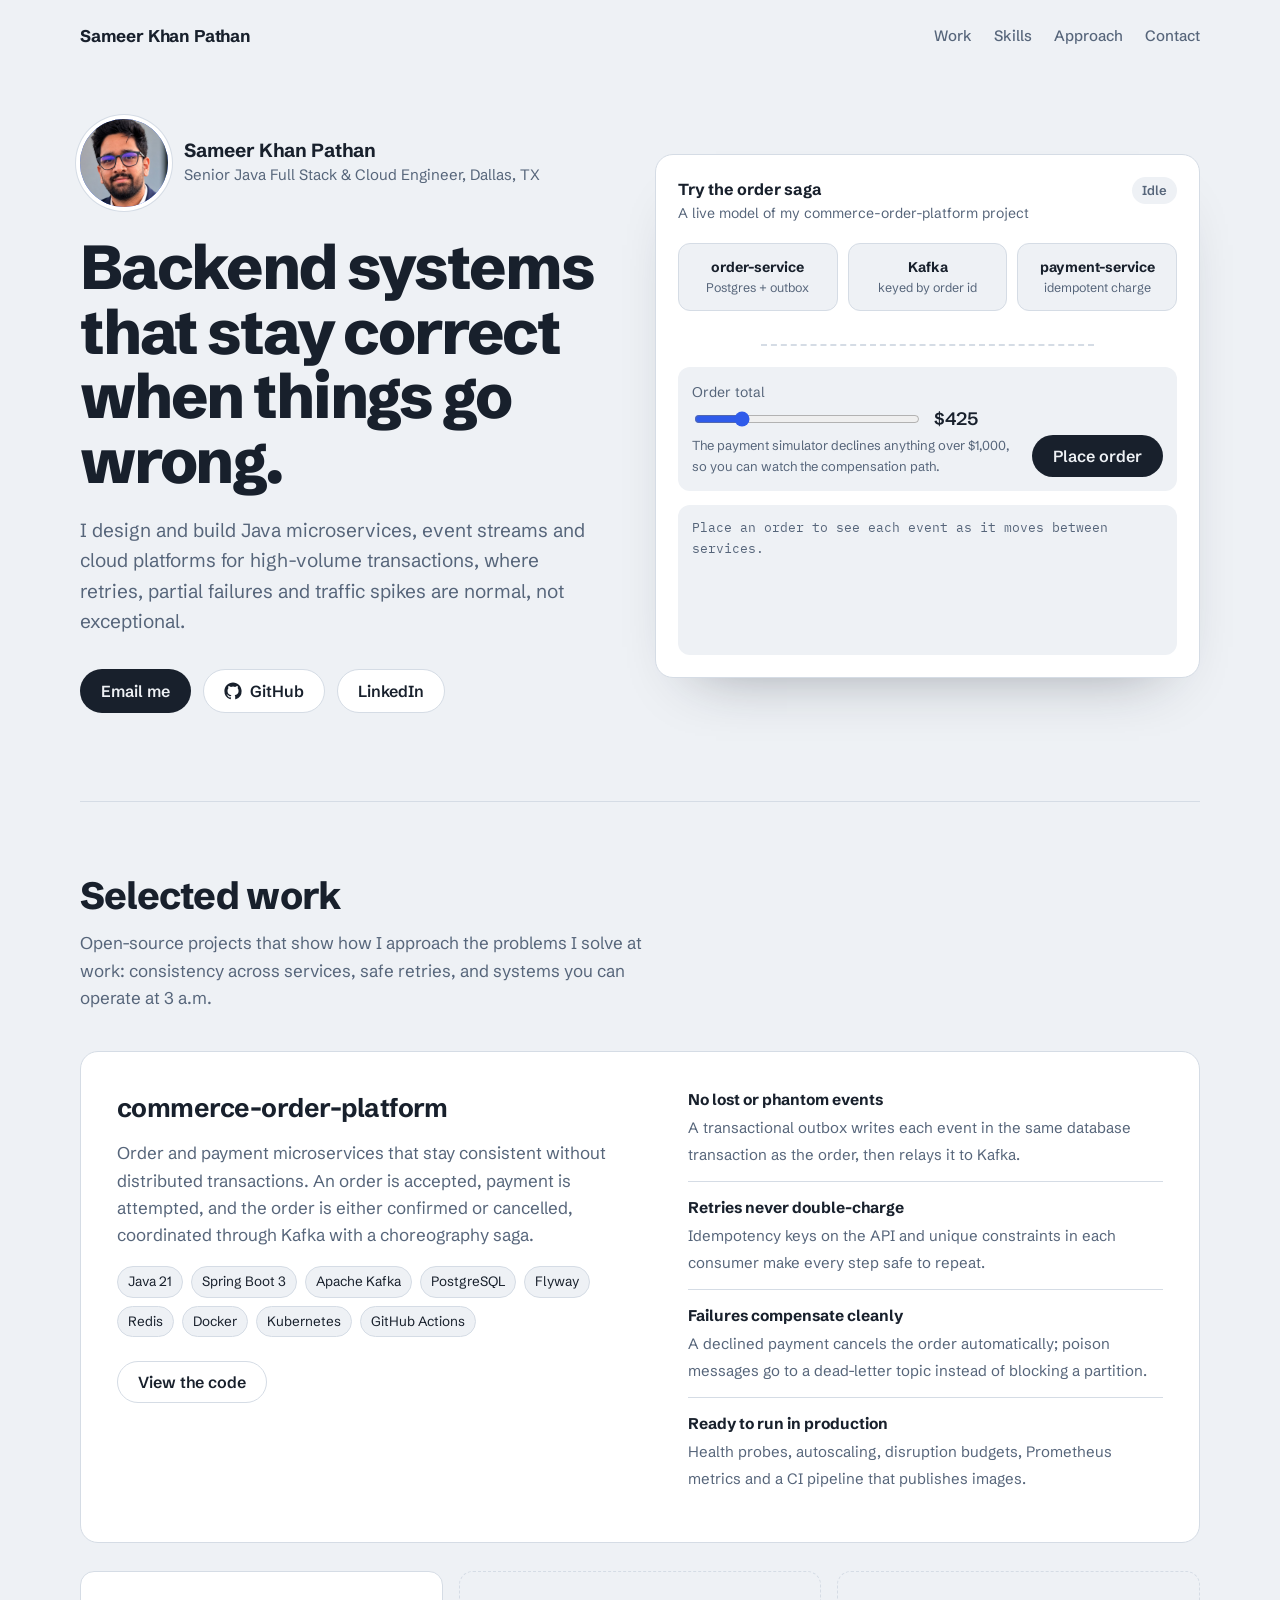
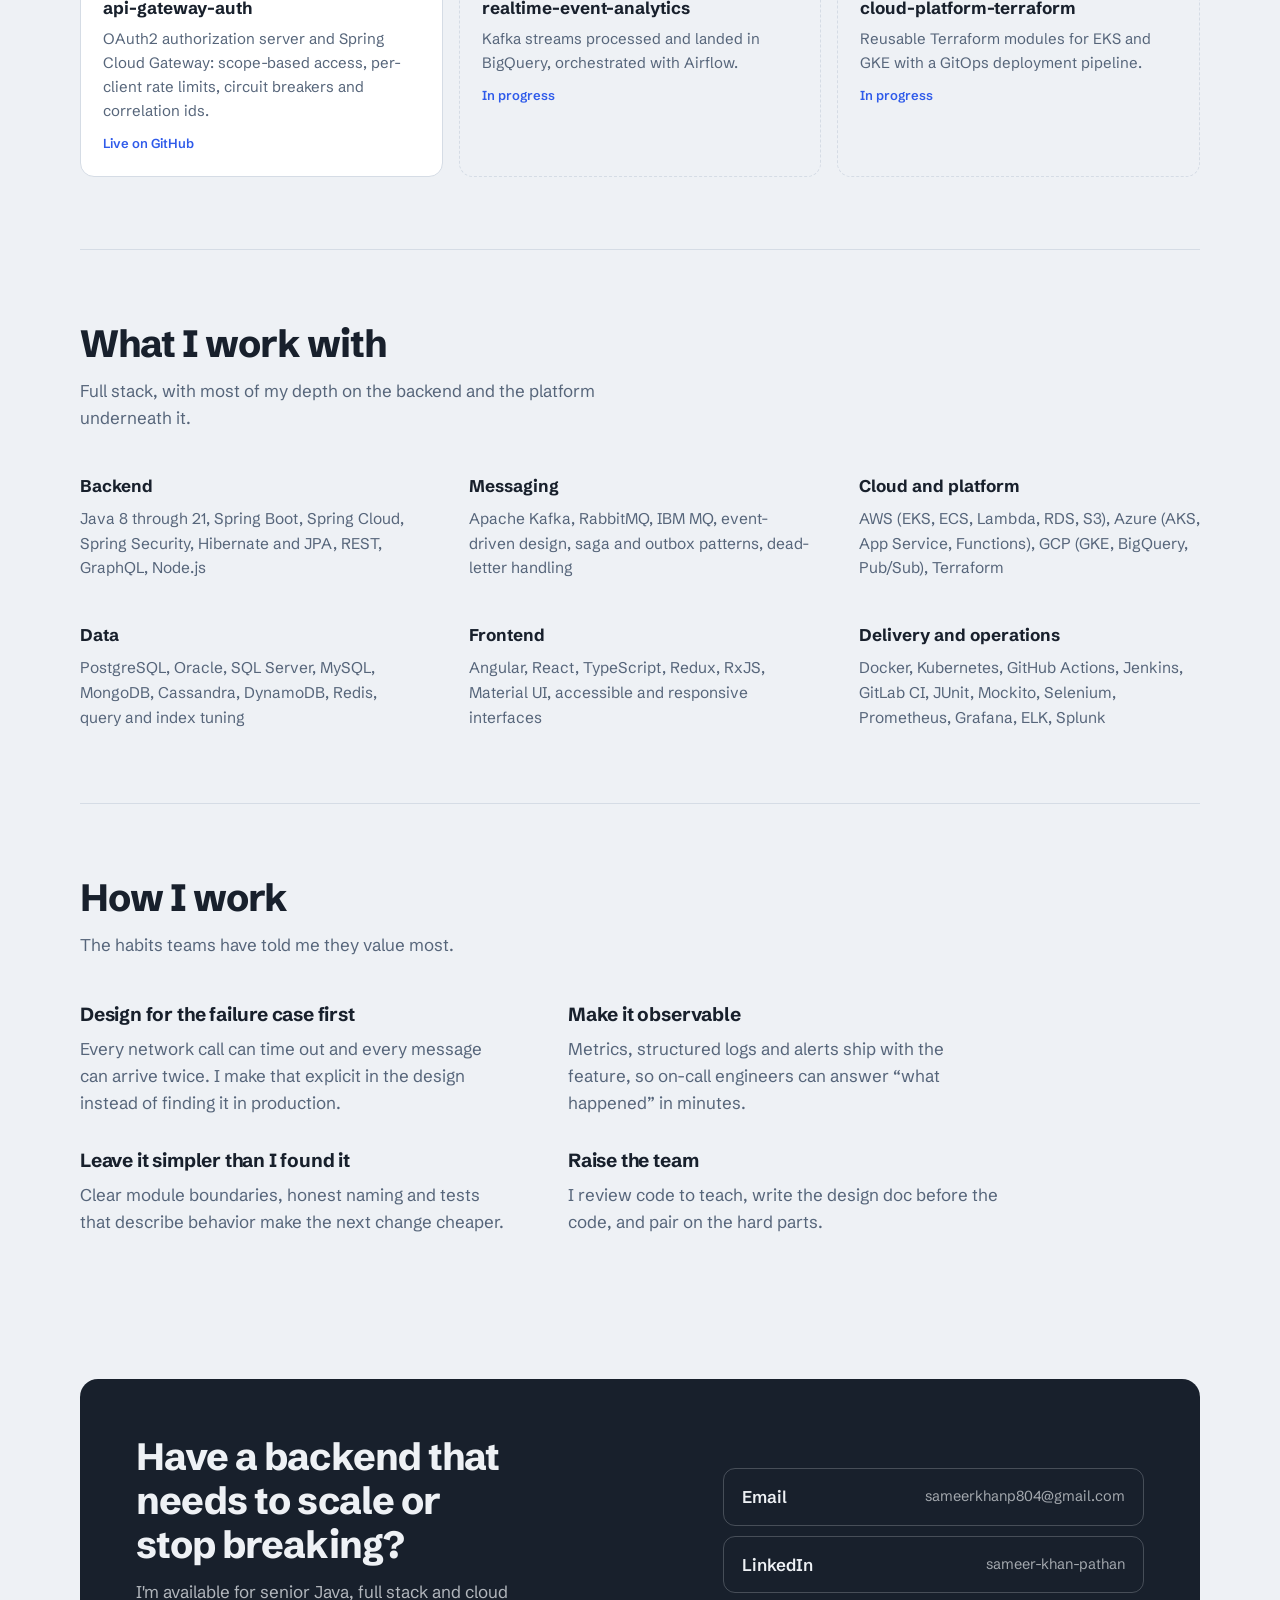
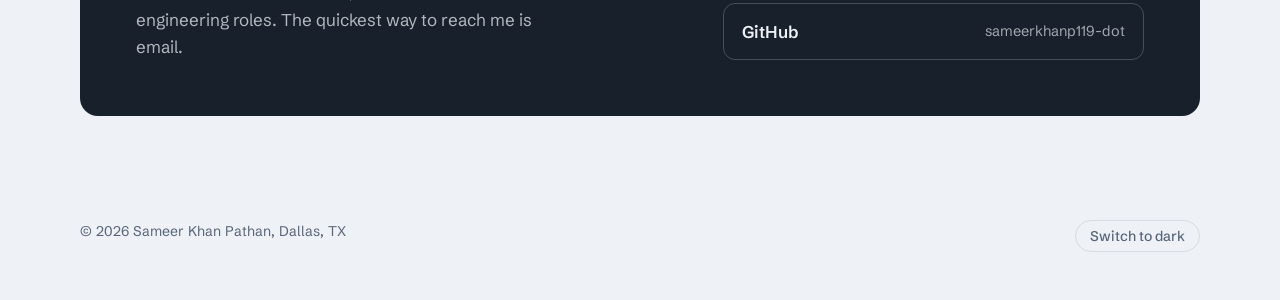
==== index.html @ 512936df "Link api-gateway-auth project" ====
<!doctype html>
<html lang="en">
<head>
<meta charset="utf-8">
<meta name="viewport" content="width=device-width, initial-scale=1">
<title>Sameer Khan Pathan</title>
<meta name="description" content="Sameer Khan Pathan, senior Java full stack and cloud engineer in Dallas, TX. Event-driven microservices, Kafka, Spring Boot, AWS, GCP and Kubernetes.">
<meta property="og:title" content="Sameer Khan Pathan, Senior Java Full Stack & Cloud Engineer">
<meta property="og:description" content="Backend systems that stay correct when retries, failures and traffic pile up.">
<meta property="og:url" content="https://sameerkhanpathan.com">
<link rel="icon" href="data:image/svg+xml,<svg xmlns='http://www.w3.org/2000/svg' viewBox='0 0 64 64'><rect width='64' height='64' rx='14' fill='%232F5BEA'/><text x='32' y='42' font-family='Arial' font-weight='700' font-size='26' fill='white' text-anchor='middle'>SK</text></svg>">
<link rel="preconnect" href="https://fonts.googleapis.com">
<link rel="preconnect" href="https://fonts.gstatic.com" crossorigin>
<link href="https://fonts.googleapis.com/css2?family=Schibsted+Grotesk:wght@400;500;600;700;800&family=IBM+Plex+Mono:wght@400;500&display=swap" rel="stylesheet">
<style>
:root {
  --paper: #EEF1F5;
  --surface: #FFFFFF;
  --ink: #18202C;
  --steel: #56657A;
  --line: #D5DCE5;
  --signal: #2F5BEA;
  --signal-soft: #E1E8FD;
  --ok: #17845A;
  --ok-soft: #DDF3EA;
  --fail: #C23E2B;
  --fail-soft: #FBE3DF;
  --wait: #B7791F;
  --sans: "Schibsted Grotesk", system-ui, -apple-system, "Segoe UI", sans-serif;
  --mono: "IBM Plex Mono", ui-monospace, Menlo, Consolas, monospace;
  --radius-lg: 18px;
  --radius-sm: 8px;
}
@media (prefers-color-scheme: dark) {
  :root:not([data-theme="light"]) {
    --paper: #121821;
    --surface: #1A222D;
    --ink: #E8EDF4;
    --steel: #9AA8BA;
    --line: #2C3746;
    --signal: #7C9BFF;
    --signal-soft: #22305A;
    --ok: #4CC891;
    --ok-soft: #173A2D;
    --fail: #FF8A75;
    --fail-soft: #44221D;
    --wait: #E6AE4E;
  }
}
:root[data-theme="dark"] {
  --paper: #121821; --surface: #1A222D; --ink: #E8EDF4; --steel: #9AA8BA; --line: #2C3746;
  --signal: #7C9BFF; --signal-soft: #22305A; --ok: #4CC891; --ok-soft: #173A2D;
  --fail: #FF8A75; --fail-soft: #44221D; --wait: #E6AE4E;
}

* { box-sizing: border-box; }
html { scroll-behavior: smooth; }
@media (prefers-reduced-motion: reduce) { html { scroll-behavior: auto; } }
body {
  margin: 0;
  background: var(--paper);
  color: var(--ink);
  font-family: var(--sans);
  font-size: 17px;
  line-height: 1.6;
  -webkit-font-smoothing: antialiased;
}
a { color: var(--signal); text-underline-offset: 3px; }
a:focus-visible, button:focus-visible, input:focus-visible {
  outline: 3px solid var(--signal);
  outline-offset: 3px;
  border-radius: 6px;
}
.wrap { width: min(1120px, 100% - 32px); margin-inline: auto; }

/* Header */
.top {
  display: flex; align-items: center; justify-content: space-between;
  padding: 22px 0;
}
.brand { font-weight: 700; color: var(--ink); text-decoration: none; letter-spacing: -0.01em; }
.top nav { display: flex; gap: 22px; }
.top nav a { color: var(--steel); text-decoration: none; font-weight: 500; font-size: 15px; }
.top nav a:hover { color: var(--ink); }

/* Hero */
.hero {
  display: grid;
  grid-template-columns: minmax(0, 1fr) minmax(0, 1.05fr);
  gap: 56px;
  align-items: center;
  padding: 48px 0 88px;
}
.who { display: flex; align-items: center; gap: 16px; margin-bottom: 28px; }
.avatar {
  width: 88px; height: 88px; border-radius: 50%;
  background: var(--signal); color: var(--surface);
  display: grid; place-items: center;
  font-weight: 700; font-size: 24px; letter-spacing: 0.02em;
  overflow: hidden; flex: none;
  box-shadow: 0 0 0 4px var(--surface), 0 0 0 5px var(--line);
}
.avatar { position: relative; }
.avatar img { position: absolute; inset: 0; width: 100%; height: 100%; object-fit: cover; display: block; }
.who-name { font-weight: 700; font-size: 19px; line-height: 1.25; }
.who-role { color: var(--steel); font-size: 15px; }
h1 {
  font-size: clamp(38px, 5.2vw, 62px);
  line-height: 1.04;
  letter-spacing: -0.035em;
  font-weight: 800;
  margin: 0 0 22px;
  max-width: 14ch;
}
.lede { color: var(--steel); font-size: 19px; max-width: 46ch; margin: 0 0 32px; }
.actions { display: flex; flex-wrap: wrap; gap: 12px; }
.btn {
  display: inline-flex; align-items: center; gap: 8px;
  padding: 12px 20px; border-radius: 999px;
  font: 600 16px/1 var(--sans); text-decoration: none; cursor: pointer;
  border: 1.5px solid transparent;
}
.btn-primary { background: var(--ink); color: var(--paper); }
.btn-primary:hover { background: var(--signal); color: var(--surface); }
.btn-ghost { border-color: var(--line); color: var(--ink); background: var(--surface); }
.btn-ghost:hover { border-color: var(--ink); }
.btn svg { width: 18px; height: 18px; }

/* Saga demo */
.demo {
  background: var(--surface);
  border: 1px solid var(--line);
  border-radius: var(--radius-lg);
  padding: 22px;
  box-shadow: 0 30px 60px -40px rgba(24, 32, 44, 0.45);
}
.demo-head { display: flex; justify-content: space-between; align-items: baseline; gap: 12px; margin-bottom: 18px; }
.demo-title { font-weight: 700; font-size: 16px; }
.demo-sub { color: var(--steel); font-size: 14px; }
.lanes {
  position: relative;
  display: grid; grid-template-columns: 1fr 1fr 1fr; gap: 10px;
  margin-bottom: 16px;
}
.node {
  border: 1.5px solid var(--line); border-radius: 12px;
  padding: 12px 10px; text-align: center; background: var(--paper);
  transition: border-color .25s, background .25s;
  min-width: 0;
}
.node b { display: block; font-size: 14px; }
.node span { display: block; color: var(--steel); font-size: 12.5px; }
.node.active { border-color: var(--signal); background: var(--signal-soft); }
.wire {
  position: relative; height: 34px; margin: 0 0 6px;
}
.wire::before {
  content: ""; position: absolute; left: 16.6%; right: 16.6%; top: 50%;
  border-top: 2px dashed var(--line);
}
.packet {
  position: absolute; top: 50%; left: 16.6%;
  transform: translate(-50%, -50%);
  padding: 4px 10px; border-radius: 999px;
  font: 500 12px/1.3 var(--mono);
  background: var(--signal); color: var(--surface);
  white-space: nowrap; opacity: 0;
  transition: left .9s cubic-bezier(.5,0,.2,1), opacity .2s, background .2s;
}
.controls {
  display: grid; grid-template-columns: minmax(0, 1fr) auto; gap: 14px; align-items: end;
  padding: 14px; border-radius: 12px; background: var(--paper);
  margin-bottom: 14px;
}
.controls label { font-size: 14px; color: var(--steel); display: block; margin-bottom: 6px; }
.amount-row { display: flex; align-items: center; gap: 12px; }
.amount-row output { font: 600 18px/1 var(--sans); min-width: 84px; font-variant-numeric: tabular-nums; }
input[type="range"] { width: 100%; accent-color: var(--signal); }
.hint { font-size: 13px; color: var(--steel); margin-top: 6px; }
.run { white-space: nowrap; }
.run:disabled { opacity: .55; cursor: wait; }
.log {
  font: 400 12.5px/1.65 var(--mono);
  background: var(--paper); border-radius: 12px; padding: 12px 14px;
  min-height: 150px; max-height: 190px; overflow: auto;
  color: var(--steel);
}
.log div { white-space: pre-wrap; word-break: break-word; }
.log .t-ok { color: var(--ok); }
.log .t-fail { color: var(--fail); }
.log .t-wait { color: var(--wait); }
.log .t-ink { color: var(--ink); }
.status {
  display: inline-block; padding: 3px 10px; border-radius: 999px;
  font-size: 13px; font-weight: 600; background: var(--paper); color: var(--steel);
}
.status.ok { background: var(--ok-soft); color: var(--ok); }
.status.fail { background: var(--fail-soft); color: var(--fail); }
.status.wait { background: var(--signal-soft); color: var(--signal); }

/* Sections */
section { padding: 72px 0; border-top: 1px solid var(--line); }
h2 { font-size: clamp(28px, 3.4vw, 38px); letter-spacing: -0.025em; line-height: 1.15; margin: 0 0 12px; font-weight: 750; }
.section-intro { color: var(--steel); max-width: 60ch; margin: 0 0 40px; }

/* Featured project */
.project {
  display: grid; grid-template-columns: minmax(0, 1.1fr) minmax(0, 1fr); gap: 48px;
  background: var(--surface); border: 1px solid var(--line); border-radius: var(--radius-lg);
  padding: 36px;
}
.project h3 { font-size: 26px; letter-spacing: -0.02em; margin: 0 0 10px; }
.project p { margin: 0 0 18px; color: var(--steel); }
.stack { display: flex; flex-wrap: wrap; gap: 8px; margin: 0 0 24px; padding: 0; list-style: none; }
.stack li { font-size: 13.5px; padding: 4px 10px; border-radius: 999px; background: var(--paper); color: var(--ink); border: 1px solid var(--line); }
.decisions { margin: 0; padding: 0; list-style: none; }
.decisions li { padding: 14px 0; border-bottom: 1px solid var(--line); }
.decisions li:first-child { padding-top: 0; }
.decisions li:last-child { border-bottom: 0; }
.decisions b { display: block; font-size: 15.5px; }
.decisions span { color: var(--steel); font-size: 15px; }

.upcoming { margin-top: 28px; display: grid; grid-template-columns: repeat(3, minmax(0, 1fr)); gap: 16px; }
.upcoming article {
  padding: 22px; border-radius: 14px; border: 1.5px dashed var(--line);
}
.upcoming h4 { margin: 0 0 6px; font-size: 17px; }
.upcoming p { margin: 0; color: var(--steel); font-size: 15px; }
.upcoming article.live { border-style: solid; background: var(--surface); }
.upcoming h4 a { color: var(--ink); text-decoration: none; }
.upcoming h4 a:hover { color: var(--signal); text-decoration: underline; }
.upcoming .soon { font-size: 13px; color: var(--signal); font-weight: 600; margin-top: 10px; display: block; }

/* Skills */
.skills { display: grid; grid-template-columns: repeat(3, minmax(0, 1fr)); gap: 40px 48px; }
.skills h3 { font-size: 17px; margin: 0 0 8px; }
.skills p { margin: 0; color: var(--steel); font-size: 15.5px; }

/* Approach */
.approach { display: grid; grid-template-columns: repeat(2, minmax(0, 1fr)); gap: 28px 56px; max-width: 920px; }
.approach h3 { font-size: 19px; margin: 0 0 6px; letter-spacing: -0.01em; }
.approach p { margin: 0; color: var(--steel); }

/* Contact */
.contact {
  background: var(--ink); color: var(--paper);
  border-radius: var(--radius-lg); padding: 56px;
  display: grid; grid-template-columns: minmax(0, 1.3fr) minmax(0, 1fr); gap: 40px; align-items: end;
}
.contact h2 { color: var(--paper); max-width: 16ch; }
.contact p { color: color-mix(in srgb, var(--paper) 72%, transparent); margin: 0; max-width: 44ch; }
.contact-links { display: grid; gap: 10px; }
.contact-links a {
  display: flex; justify-content: space-between; align-items: center; gap: 12px;
  padding: 14px 18px; border-radius: 12px;
  color: var(--paper); text-decoration: none; font-weight: 600;
  border: 1px solid color-mix(in srgb, var(--paper) 22%, transparent);
  min-width: 0;
}
.contact-links a span { color: color-mix(in srgb, var(--paper) 65%, transparent); font-weight: 400; font-size: 14.5px; overflow: hidden; text-overflow: ellipsis; white-space: nowrap; }
.contact-links a:hover { background: color-mix(in srgb, var(--paper) 10%, transparent); }
.contact-links a:focus-visible { outline-color: var(--paper); }
footer { padding: 32px 0 48px; color: var(--steel); font-size: 14px; display: flex; justify-content: space-between; gap: 16px; flex-wrap: wrap; }
.theme-toggle { background: none; border: 1px solid var(--line); color: var(--steel); border-radius: 999px; padding: 6px 14px; font: 500 14px var(--sans); cursor: pointer; }

/* Responsive */
@media (max-width: 960px) {
  .hero { grid-template-columns: 1fr; gap: 40px; padding-top: 24px; }
  .project { grid-template-columns: 1fr; padding: 26px; gap: 28px; }
  .skills { grid-template-columns: repeat(2, minmax(0, 1fr)); }
  .upcoming { grid-template-columns: 1fr; }
  .contact { grid-template-columns: 1fr; padding: 36px 26px; }
}
@media (max-width: 600px) {
  body { font-size: 16px; }
  .top nav { gap: 14px; }
  .top nav a:nth-child(3) { display: none; }
  .skills, .approach { grid-template-columns: 1fr; gap: 24px; }
  section { padding: 56px 0; }
  .demo { padding: 16px; }
  .controls { grid-template-columns: 1fr; }
  .node b { font-size: 13px; }
  .node span { font-size: 11.5px; }
  .packet { font-size: 11px; padding: 3px 8px; }
}
@media (prefers-reduced-motion: reduce) {
  .packet, .node { transition: none; }
}
</style>
</head>
<body>
<div class="wrap">
  <header class="top">
    <a class="brand" href="#">Sameer Khan Pathan</a>
    <nav aria-label="Main">
      <a href="#work">Work</a>
      <a href="#skills">Skills</a>
      <a href="#approach">Approach</a>
      <a href="#contact">Contact</a>
    </nav>
  </header>

  <main>
    <div class="hero">
      <div>
        <div class="who">
          <div class="avatar" aria-hidden="true">
            <img src="photo.jpg" alt="" onerror="this.remove()">
            SK
          </div>
          <div>
            <div class="who-name">Sameer Khan Pathan</div>
            <div class="who-role">Senior Java Full Stack &amp; Cloud Engineer, Dallas, TX</div>
          </div>
        </div>
        <h1>Backend systems that stay correct when things go wrong.</h1>
        <p class="lede">I design and build Java microservices, event streams and cloud platforms for high-volume transactions, where retries, partial failures and traffic spikes are normal, not exceptional.</p>
        <div class="actions">
          <a class="btn btn-primary" href="mailto:sameerkhanp804@gmail.com">Email me</a>
          <a class="btn btn-ghost" href="https://github.com/sameerkhanp119-dot" target="_blank" rel="noopener">
            <svg viewBox="0 0 24 24" fill="currentColor" aria-hidden="true"><path d="M12 .5C5.65.5.5 5.65.5 12a11.5 11.5 0 0 0 7.86 10.92c.58.1.79-.25.79-.56v-2c-3.2.7-3.87-1.37-3.87-1.37-.53-1.33-1.28-1.69-1.28-1.69-1.05-.72.08-.7.08-.7 1.16.08 1.77 1.19 1.77 1.19 1.03 1.77 2.7 1.26 3.36.96.1-.75.4-1.26.73-1.55-2.55-.29-5.24-1.28-5.24-5.69 0-1.26.45-2.29 1.19-3.1-.12-.29-.52-1.46.11-3.05 0 0 .97-.31 3.17 1.18a11 11 0 0 1 5.77 0c2.2-1.49 3.17-1.18 3.17-1.18.63 1.59.23 2.76.11 3.05.74.81 1.19 1.84 1.19 3.1 0 4.42-2.7 5.4-5.26 5.68.41.36.78 1.06.78 2.14v3.17c0 .31.21.67.8.56A11.5 11.5 0 0 0 23.5 12C23.5 5.65 18.35.5 12 .5Z"/></svg>
            GitHub
          </a>
          <a class="btn btn-ghost" href="https://www.linkedin.com/in/sameer-khan-pathan-2597b2362" target="_blank" rel="noopener">LinkedIn</a>
        </div>
      </div>

      <div class="demo" aria-labelledby="demo-title">
        <div class="demo-head">
          <div>
            <div class="demo-title" id="demo-title">Try the order saga</div>
            <div class="demo-sub">A live model of my commerce-order-platform project</div>
          </div>
          <span class="status" id="status" role="status">Idle</span>
        </div>
        <div class="lanes" aria-hidden="true">
          <div class="node" id="n-order"><b>order-service</b><span>Postgres + outbox</span></div>
          <div class="node" id="n-kafka"><b>Kafka</b><span>keyed by order id</span></div>
          <div class="node" id="n-pay"><b>payment-service</b><span>idempotent charge</span></div>
        </div>
        <div class="wire" aria-hidden="true"><div class="packet" id="packet">OrderCreated</div></div>
        <div class="controls">
          <div>
            <label for="amount">Order total</label>
            <div class="amount-row">
              <input type="range" id="amount" min="50" max="2000" step="25" value="425">
              <output id="amount-out" for="amount">$425</output>
            </div>
            <div class="hint">The payment simulator declines anything over $1,000, so you can watch the compensation path.</div>
          </div>
          <button class="btn btn-primary run" id="run" type="button">Place order</button>
        </div>
        <div class="log" id="log" aria-live="polite"><div>Place an order to see each event as it moves between services.</div></div>
      </div>
    </div>

    <section id="work">
      <h2>Selected work</h2>
      <p class="section-intro">Open-source projects that show how I approach the problems I solve at work: consistency across services, safe retries, and systems you can operate at 3 a.m.</p>

      <div class="project">
        <div>
          <h3>commerce-order-platform</h3>
          <p>Order and payment microservices that stay consistent without distributed transactions. An order is accepted, payment is attempted, and the order is either confirmed or cancelled, coordinated through Kafka with a choreography saga.</p>
          <ul class="stack" aria-label="Technologies">
            <li>Java 21</li><li>Spring Boot 3</li><li>Apache Kafka</li><li>PostgreSQL</li><li>Flyway</li><li>Redis</li><li>Docker</li><li>Kubernetes</li><li>GitHub Actions</li>
          </ul>
          <div class="actions">
            <a class="btn btn-ghost" href="https://github.com/sameerkhanp119-dot/commerce-order-platform" target="_blank" rel="noopener">View the code</a>
          </div>
        </div>
        <ul class="decisions">
          <li><b>No lost or phantom events</b><span>A transactional outbox writes each event in the same database transaction as the order, then relays it to Kafka.</span></li>
          <li><b>Retries never double-charge</b><span>Idempotency keys on the API and unique constraints in each consumer make every step safe to repeat.</span></li>
          <li><b>Failures compensate cleanly</b><span>A declined payment cancels the order automatically; poison messages go to a dead-letter topic instead of blocking a partition.</span></li>
          <li><b>Ready to run in production</b><span>Health probes, autoscaling, disruption budgets, Prometheus metrics and a CI pipeline that publishes images.</span></li>
        </ul>
      </div>

      <div class="upcoming">
        <article class="live">
          <h4><a href="https://github.com/sameerkhanp119-dot/api-gateway-auth" target="_blank" rel="noopener">api-gateway-auth</a></h4>
          <p>OAuth2 authorization server and Spring Cloud Gateway: scope-based access, per-client rate limits, circuit breakers and correlation ids.</p>
          <span class="soon">Live on GitHub</span>
        </article>
        <article>
          <h4>realtime-event-analytics</h4>
          <p>Kafka streams processed and landed in BigQuery, orchestrated with Airflow.</p>
          <span class="soon">In progress</span>
        </article>
        <article>
          <h4>cloud-platform-terraform</h4>
          <p>Reusable Terraform modules for EKS and GKE with a GitOps deployment pipeline.</p>
          <span class="soon">In progress</span>
        </article>
      </div>
    </section>

    <section id="skills">
      <h2>What I work with</h2>
      <p class="section-intro">Full stack, with most of my depth on the backend and the platform underneath it.</p>
      <div class="skills">
        <div><h3>Backend</h3><p>Java 8 through 21, Spring Boot, Spring Cloud, Spring Security, Hibernate and JPA, REST, GraphQL, Node.js</p></div>
        <div><h3>Messaging</h3><p>Apache Kafka, RabbitMQ, IBM MQ, event-driven design, saga and outbox patterns, dead-letter handling</p></div>
        <div><h3>Cloud and platform</h3><p>AWS (EKS, ECS, Lambda, RDS, S3), Azure (AKS, App Service, Functions), GCP (GKE, BigQuery, Pub/Sub), Terraform</p></div>
        <div><h3>Data</h3><p>PostgreSQL, Oracle, SQL Server, MySQL, MongoDB, Cassandra, DynamoDB, Redis, query and index tuning</p></div>
        <div><h3>Frontend</h3><p>Angular, React, TypeScript, Redux, RxJS, Material UI, accessible and responsive interfaces</p></div>
        <div><h3>Delivery and operations</h3><p>Docker, Kubernetes, GitHub Actions, Jenkins, GitLab CI, JUnit, Mockito, Selenium, Prometheus, Grafana, ELK, Splunk</p></div>
      </div>
    </section>

    <section id="approach">
      <h2>How I work</h2>
      <p class="section-intro">The habits teams have told me they value most.</p>
      <div class="approach">
        <div><h3>Design for the failure case first</h3><p>Every network call can time out and every message can arrive twice. I make that explicit in the design instead of finding it in production.</p></div>
        <div><h3>Make it observable</h3><p>Metrics, structured logs and alerts ship with the feature, so on-call engineers can answer “what happened” in minutes.</p></div>
        <div><h3>Leave it simpler than I found it</h3><p>Clear module boundaries, honest naming and tests that describe behavior make the next change cheaper.</p></div>
        <div><h3>Raise the team</h3><p>I review code to teach, write the design doc before the code, and pair on the hard parts.</p></div>
      </div>
    </section>

    <section id="contact" style="border-top:0">
      <div class="contact">
        <div>
          <h2>Have a backend that needs to scale or stop breaking?</h2>
          <p>I'm available for senior Java, full stack and cloud engineering roles. The quickest way to reach me is email.</p>
        </div>
        <div class="contact-links">
          <a href="mailto:sameerkhanp804@gmail.com">Email <span>sameerkhanp804@gmail.com</span></a>
          <a href="https://www.linkedin.com/in/sameer-khan-pathan-2597b2362" target="_blank" rel="noopener">LinkedIn <span>sameer-khan-pathan</span></a>
          <a href="https://github.com/sameerkhanp119-dot" target="_blank" rel="noopener">GitHub <span>sameerkhanp119-dot</span></a>
        </div>
      </div>
    </section>
  </main>

  <footer>
    <span>© <span id="year">2026</span> Sameer Khan Pathan, Dallas, TX</span>
    <button class="theme-toggle" id="theme" type="button">Switch to dark</button>
  </footer>
</div>

<script>
(function () {
  var $ = function (id) { return document.getElementById(id); };
  $('year').textContent = new Date().getFullYear();

  // Theme toggle (remembered per browser when storage is available)
  var root = document.documentElement, themeBtn = $('theme');
  function isDark() {
    var t = root.getAttribute('data-theme');
    return t ? t === 'dark' : window.matchMedia('(prefers-color-scheme: dark)').matches;
  }
  function syncThemeLabel() { themeBtn.textContent = isDark() ? 'Switch to light' : 'Switch to dark'; }
  try { var saved = localStorage.getItem('theme'); if (saved) root.setAttribute('data-theme', saved); } catch (e) {}
  syncThemeLabel();
  themeBtn.addEventListener('click', function () {
    var next = isDark() ? 'light' : 'dark';
    root.setAttribute('data-theme', next);
    try { localStorage.setItem('theme', next); } catch (e) {}
    syncThemeLabel();
  });

  // Saga demo
  var amount = $('amount'), out = $('amount-out'), run = $('run'), log = $('log'),
      packet = $('packet'), status = $('status');
  var nodes = { order: $('n-order'), kafka: $('n-kafka'), pay: $('n-pay') };
  var reduce = window.matchMedia('(prefers-reduced-motion: reduce)').matches;
  var LIMIT = 1000;
  var fmt = function (v) { return '$' + Number(v).toLocaleString('en-US'); };
  amount.addEventListener('input', function () { out.textContent = fmt(amount.value); });

  function wait(ms) { return new Promise(function (r) { setTimeout(r, reduce ? 0 : ms); }); }
  function line(text, cls) {
    var d = document.createElement('div');
    d.textContent = text;
    if (cls) d.className = cls;
    log.appendChild(d);
    log.scrollTop = log.scrollHeight;
  }
  function activate(key) {
    Object.keys(nodes).forEach(function (k) { nodes[k].classList.toggle('active', k === key); });
  }
  function setStatus(text, cls) { status.textContent = text; status.className = 'status' + (cls ? ' ' + cls : ''); }
  function movePacket(label, color, pos) {
    packet.textContent = label;
    packet.style.background = color;
    packet.style.opacity = 1;
    packet.style.left = pos;
  }
  function uid() { return Math.random().toString(16).slice(2, 10); }

  run.addEventListener('click', async function () {
    var total = Number(amount.value), id = uid(), css = getComputedStyle(root);
    var signal = css.getPropertyValue('--signal').trim(),
        ok = css.getPropertyValue('--ok').trim(),
        fail = css.getPropertyValue('--fail').trim();
    run.disabled = true;
    log.innerHTML = '';
    packet.style.transition = 'none'; packet.style.left = '16.6%'; packet.style.opacity = 0;
    void packet.offsetWidth; packet.style.transition = '';

    setStatus('Pending payment', 'wait');
    activate('order');
    line('POST /api/v1/orders  Idempotency-Key: ' + id, 't-ink');
    await wait(500);
    line('order ' + id + ' saved PENDING_PAYMENT, total ' + fmt(total));
    line('outbox row OrderCreated written in the same transaction');
    await wait(600);

    activate('kafka');
    movePacket('OrderCreated', signal, '50%');
    line('relay -> commerce.order.events.v1  key=' + id, 't-wait');
    await wait(1000);

    activate('pay');
    movePacket('OrderCreated', signal, '83.4%');
    await wait(900);
    var approved = total <= LIMIT;
    if (approved) {
      line('charge approved, payment saved, PaymentCompleted -> outbox', 't-ok');
    } else {
      line('charge declined: amount exceeds limit of $1,000', 't-fail');
      line('payment saved DECLINED, PaymentFailed -> outbox');
    }
    await wait(600);

    activate('kafka');
    movePacket(approved ? 'PaymentCompleted' : 'PaymentFailed', approved ? ok : fail, '50%');
    line('relay -> commerce.payment.events.v1  key=' + id, 't-wait');
    await wait(1000);

    activate('order');
    movePacket(approved ? 'PaymentCompleted' : 'PaymentFailed', approved ? ok : fail, '16.6%');
    await wait(900);
    if (approved) {
      line('order ' + id + ' CONFIRMED, cache evicted', 't-ok');
      setStatus('Confirmed', 'ok');
    } else {
      line('compensation: order ' + id + ' CANCELLED', 't-fail');
      setStatus('Cancelled', 'fail');
    }
    packet.style.opacity = 0;
    activate(null);
    run.disabled = false;
    run.textContent = 'Place another order';
  });
})();
</script>
</body>
</html>
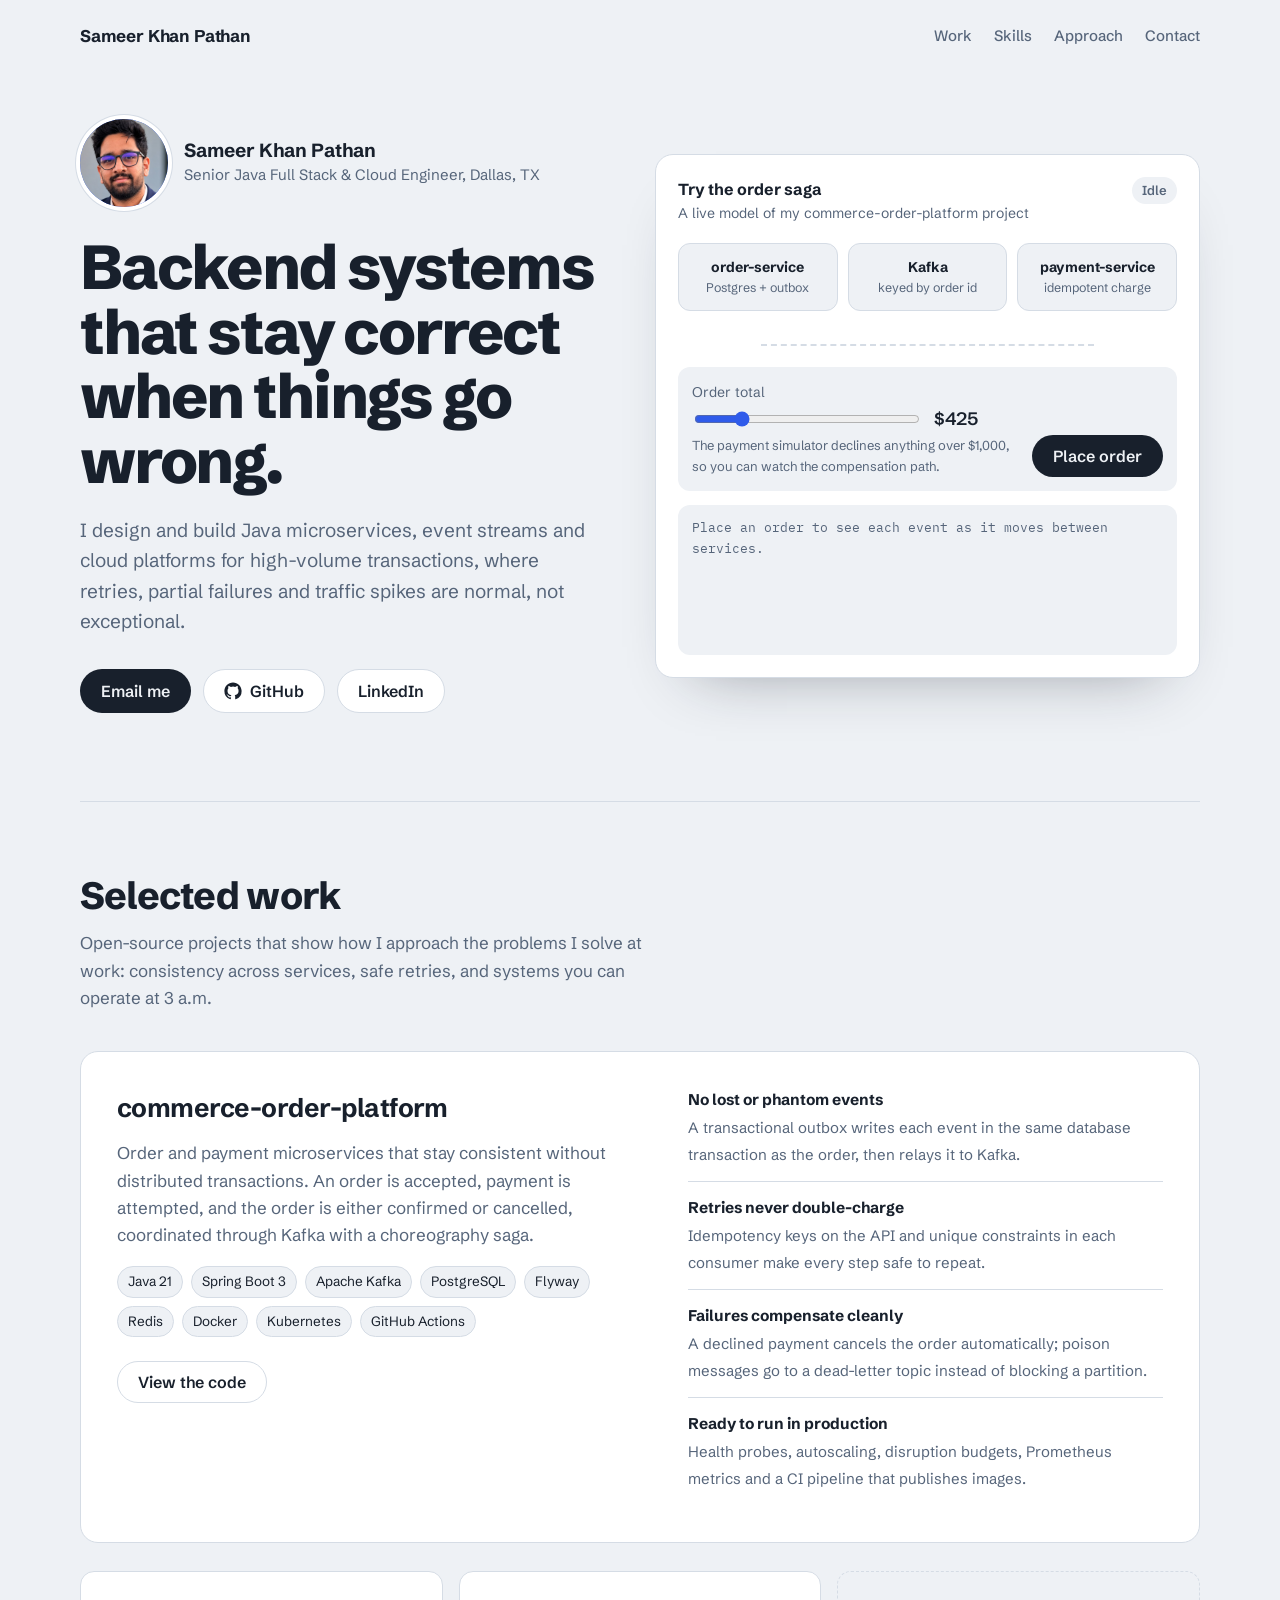
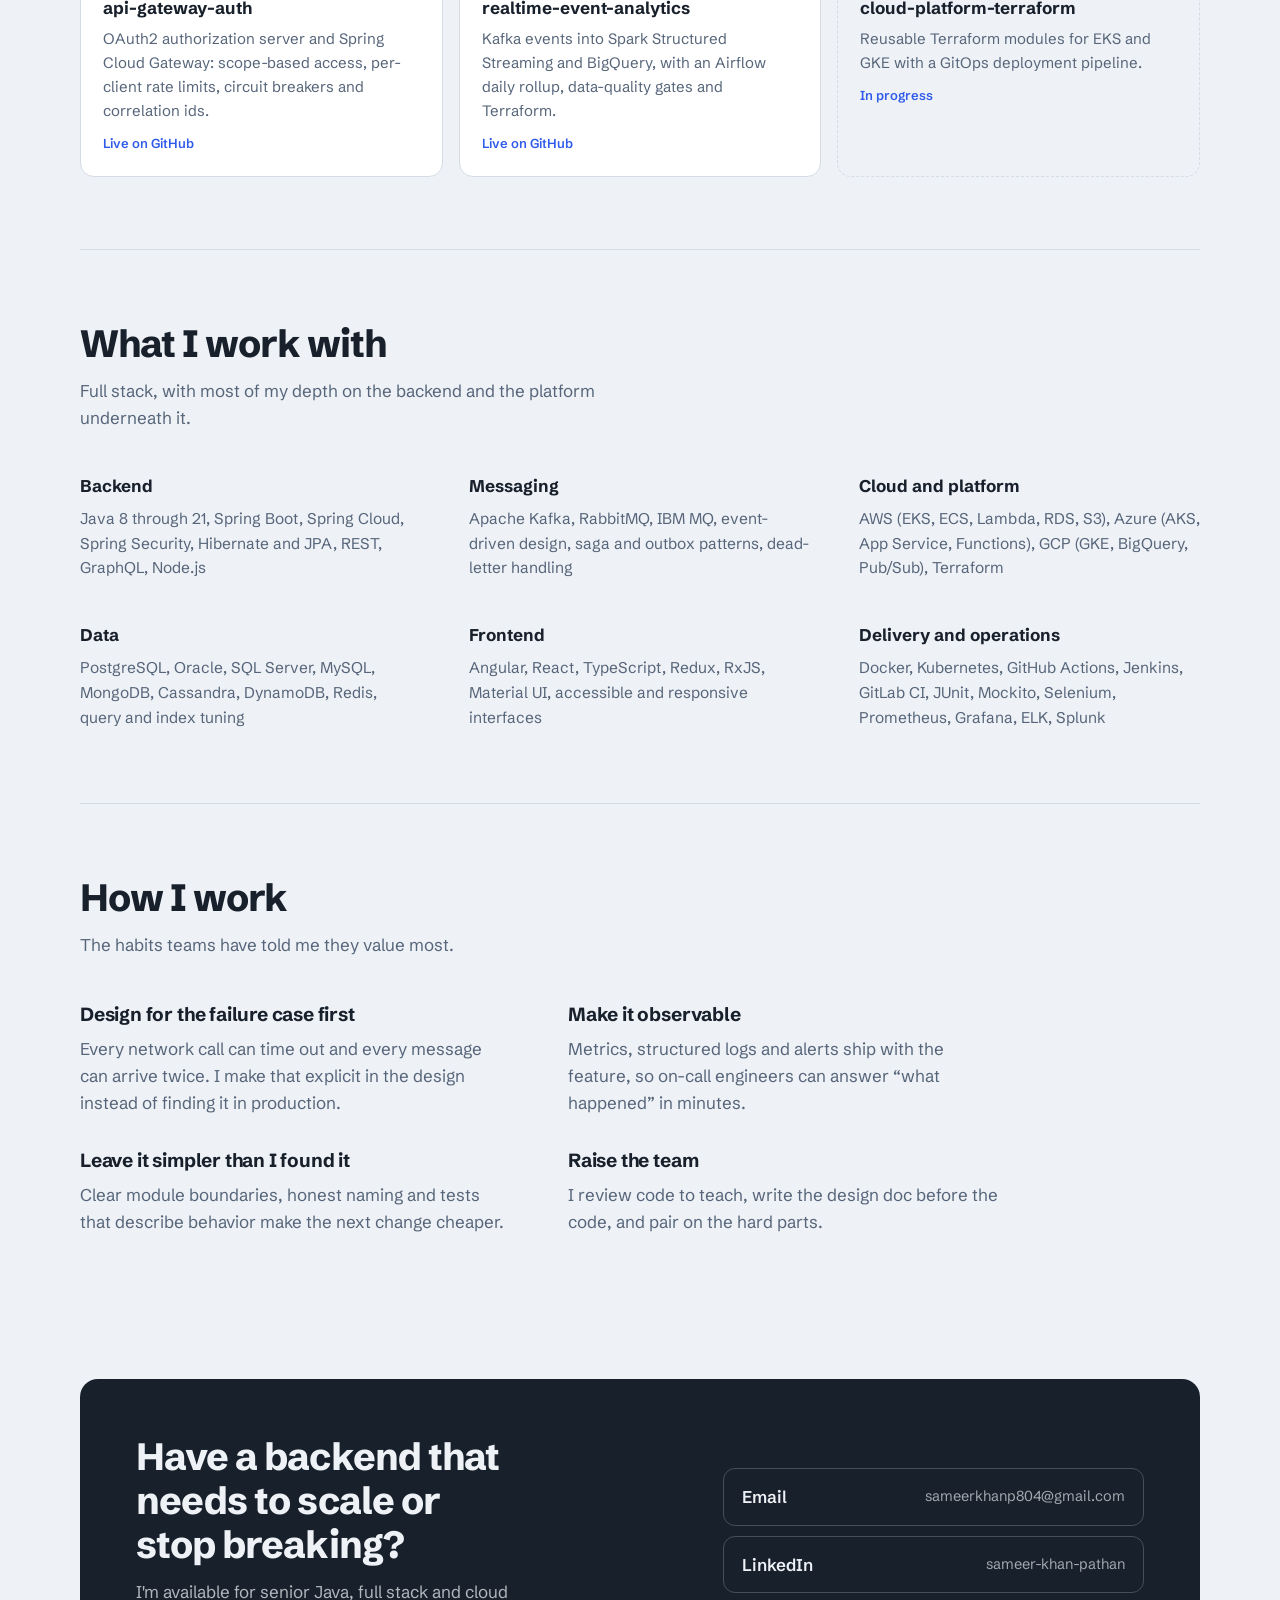
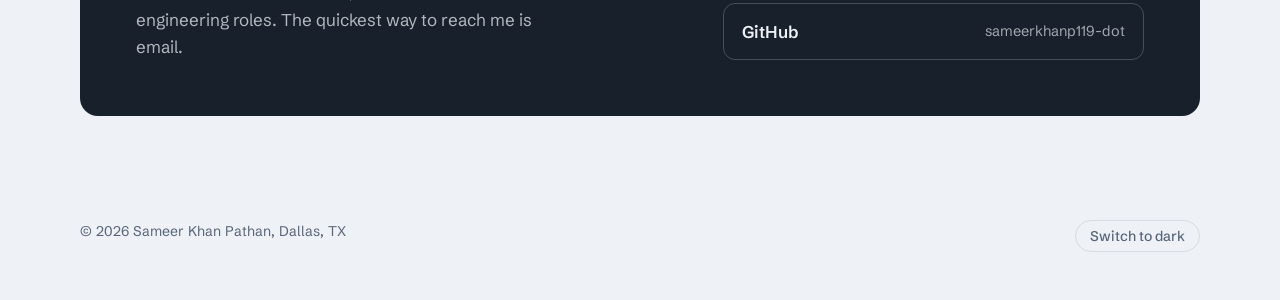
==== commit b2834908: "Link realtime-event-analytics project" ====
--- a/index.html
+++ b/index.html
@@ -383,10 +383,10 @@
           <p>OAuth2 authorization server and Spring Cloud Gateway: scope-based access, per-client rate limits, circuit breakers and correlation ids.</p>
           <span class="soon">Live on GitHub</span>
         </article>
-        <article>
-          <h4>realtime-event-analytics</h4>
-          <p>Kafka streams processed and landed in BigQuery, orchestrated with Airflow.</p>
-          <span class="soon">In progress</span>
+        <article class="live">
+          <h4><a href="https://github.com/sameerkhanp119-dot/realtime-event-analytics" target="_blank" rel="noopener">realtime-event-analytics</a></h4>
+          <p>Kafka events into Spark Structured Streaming and BigQuery, with an Airflow daily rollup, data-quality gates and Terraform.</p>
+          <span class="soon">Live on GitHub</span>
         </article>
         <article>
           <h4>cloud-platform-terraform</h4>
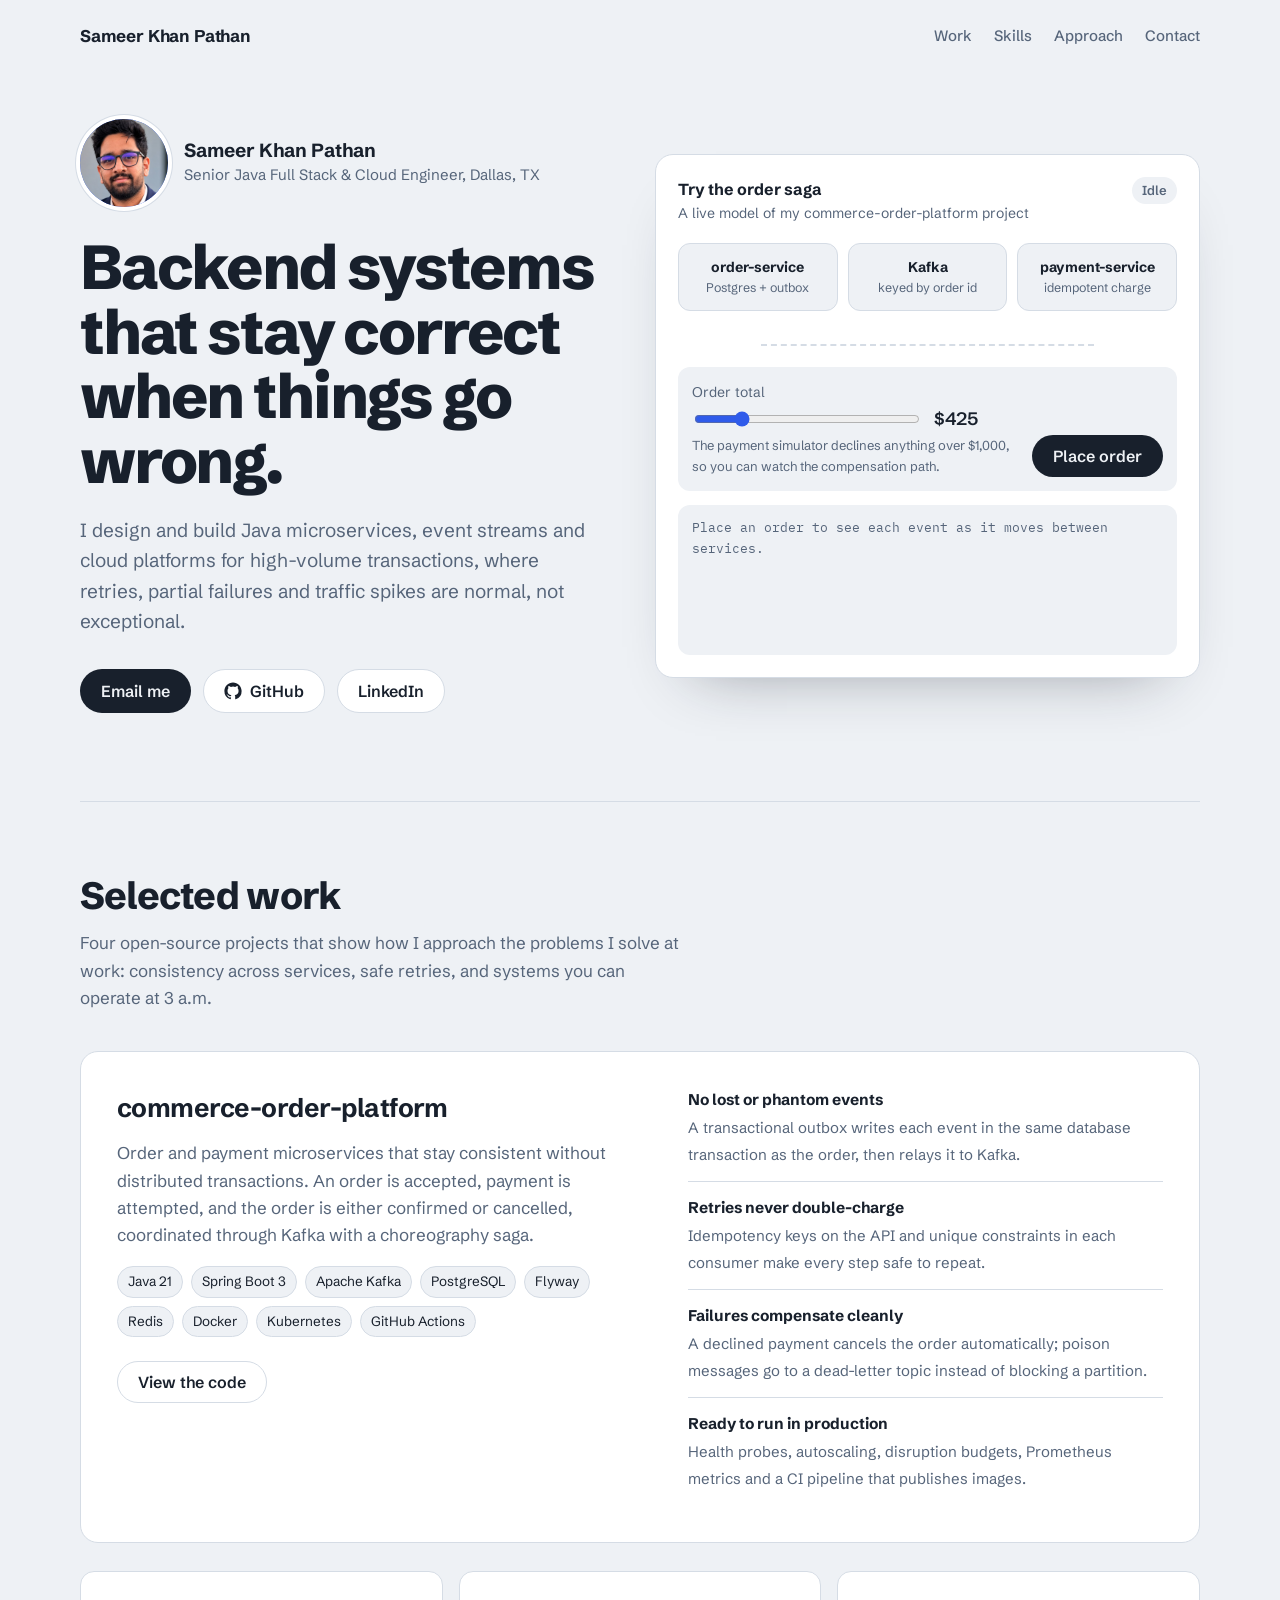
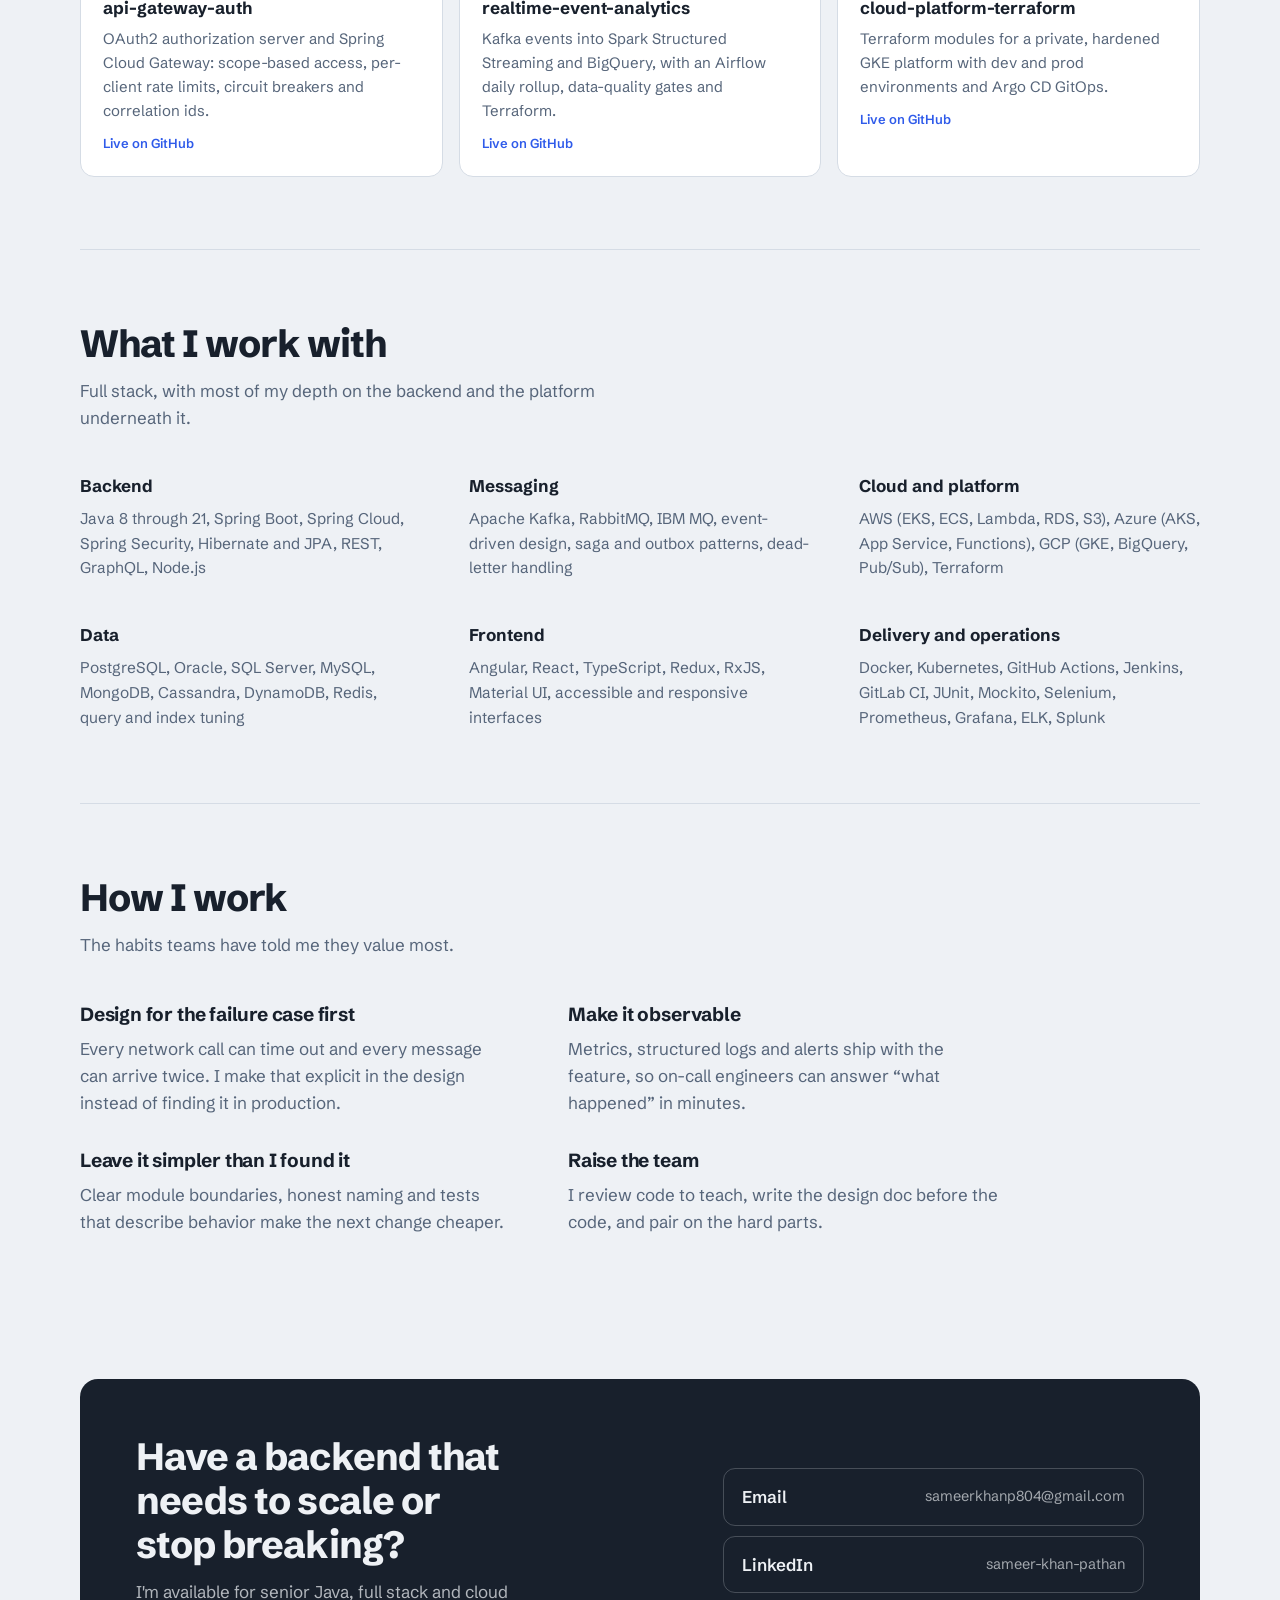
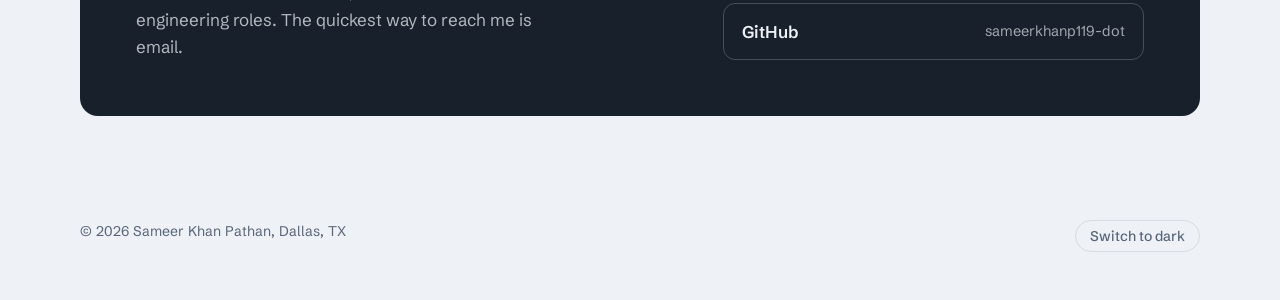
==== commit 795dcd7c: "Link cloud-platform-terraform project" ====
--- a/index.html
+++ b/index.html
@@ -356,7 +356,7 @@
 
     <section id="work">
       <h2>Selected work</h2>
-      <p class="section-intro">Open-source projects that show how I approach the problems I solve at work: consistency across services, safe retries, and systems you can operate at 3 a.m.</p>
+      <p class="section-intro">Four open-source projects that show how I approach the problems I solve at work: consistency across services, safe retries, and systems you can operate at 3 a.m.</p>
 
       <div class="project">
         <div>
@@ -388,10 +388,10 @@
           <p>Kafka events into Spark Structured Streaming and BigQuery, with an Airflow daily rollup, data-quality gates and Terraform.</p>
           <span class="soon">Live on GitHub</span>
         </article>
-        <article>
-          <h4>cloud-platform-terraform</h4>
-          <p>Reusable Terraform modules for EKS and GKE with a GitOps deployment pipeline.</p>
-          <span class="soon">In progress</span>
+        <article class="live">
+          <h4><a href="https://github.com/sameerkhanp119-dot/cloud-platform-terraform" target="_blank" rel="noopener">cloud-platform-terraform</a></h4>
+          <p>Terraform modules for a private, hardened GKE platform with dev and prod environments and Argo CD GitOps.</p>
+          <span class="soon">Live on GitHub</span>
         </article>
       </div>
     </section>
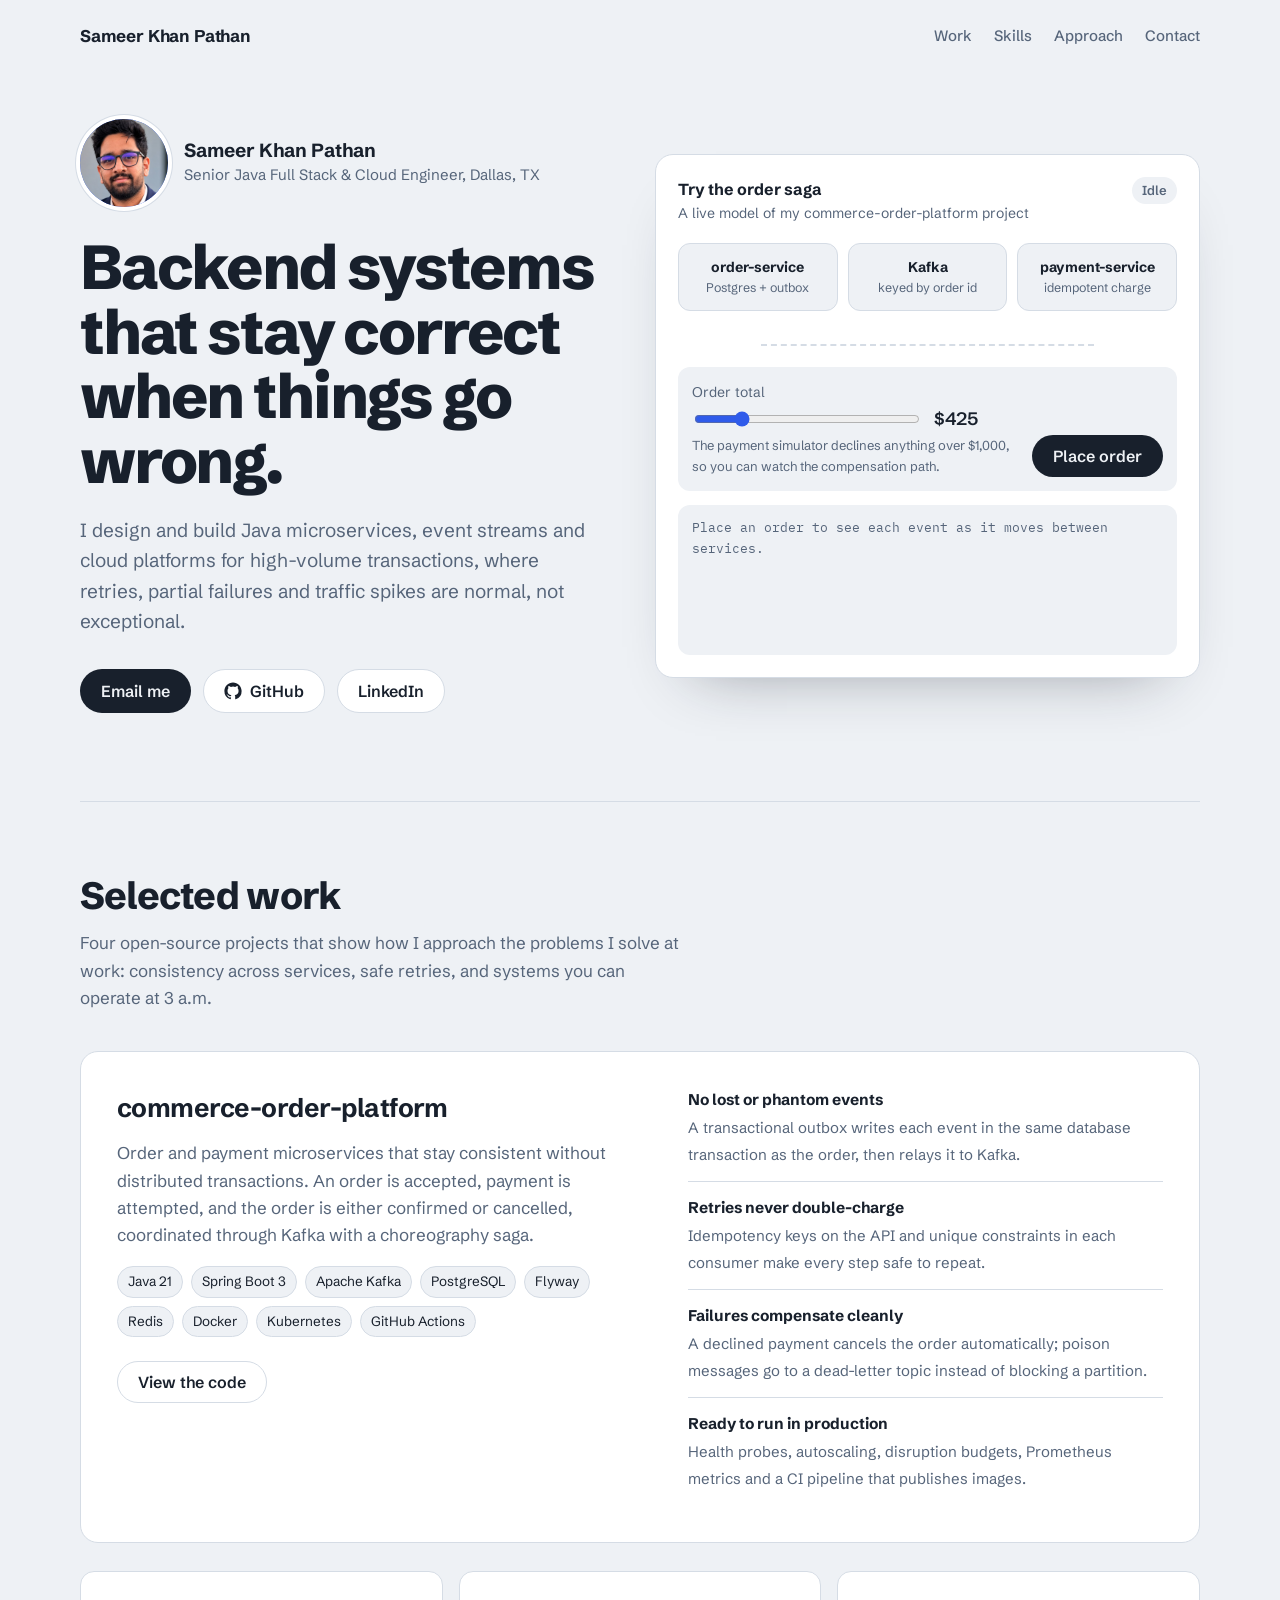
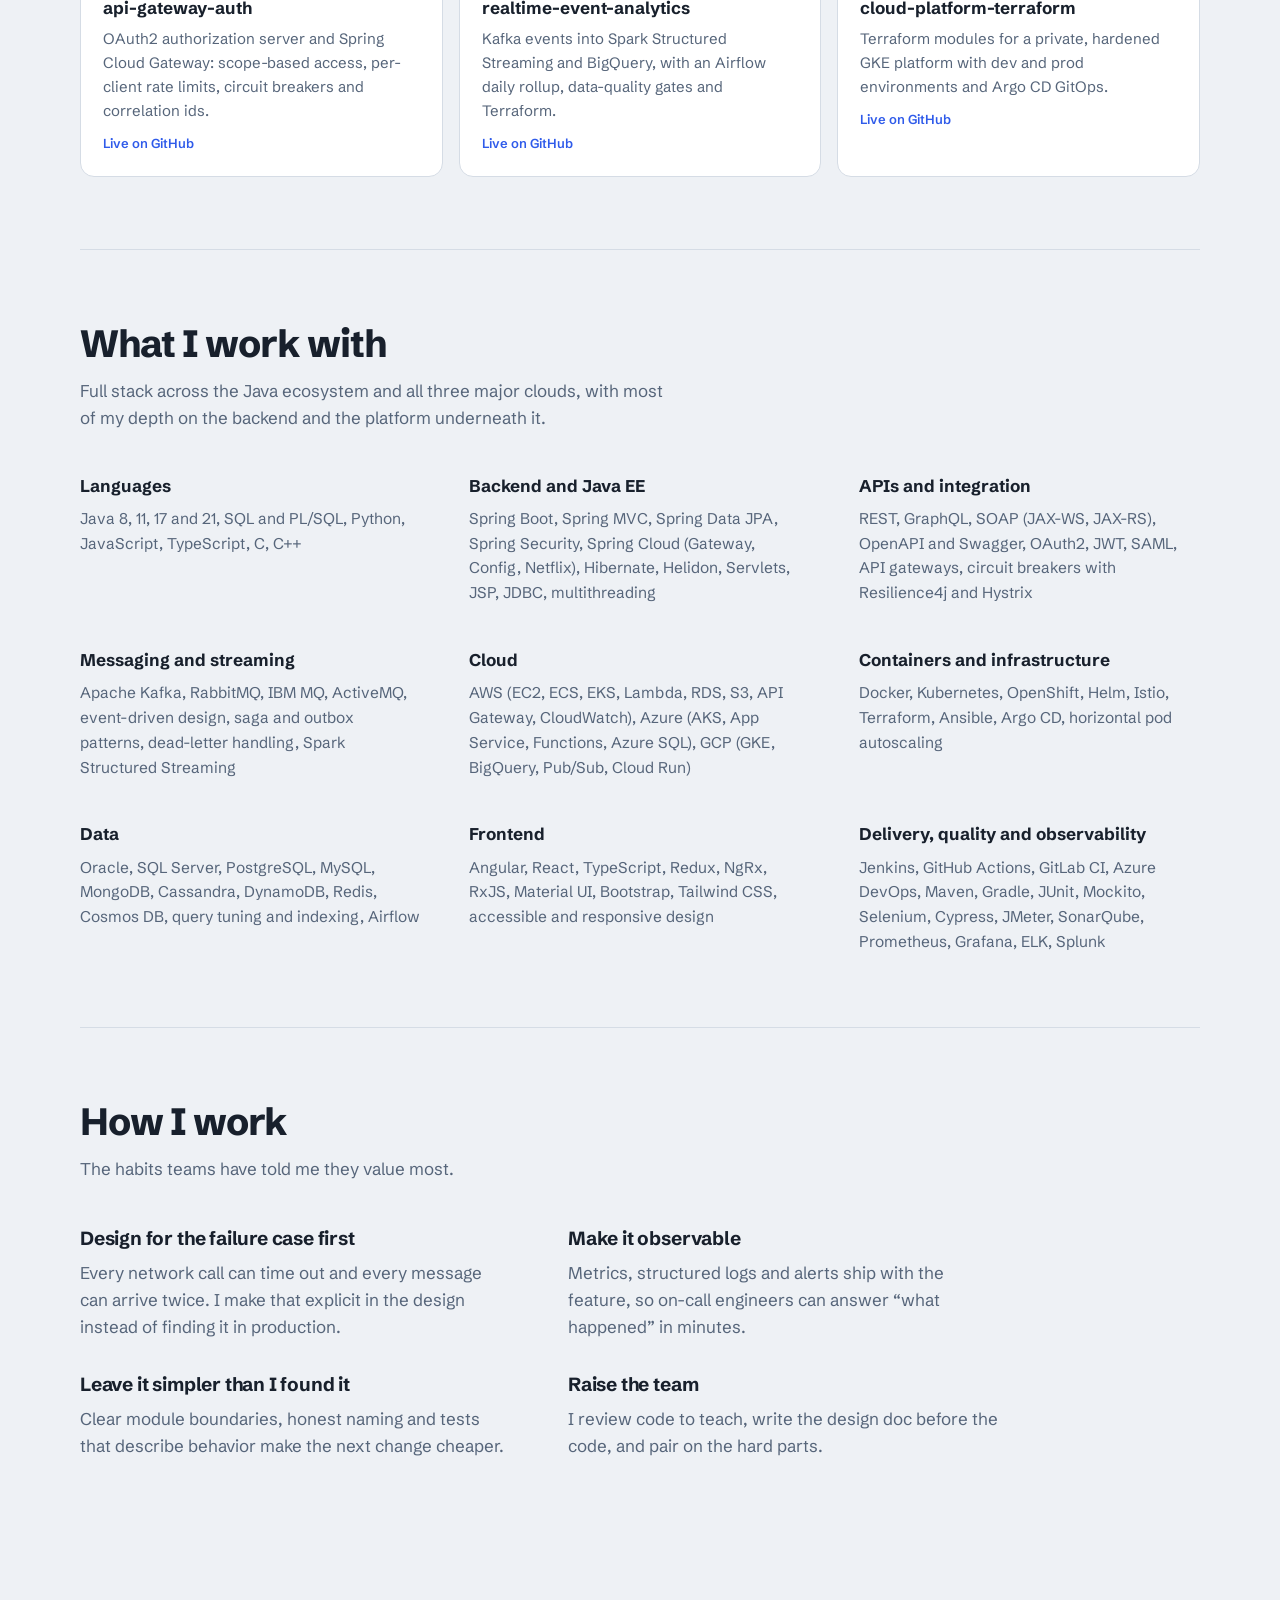
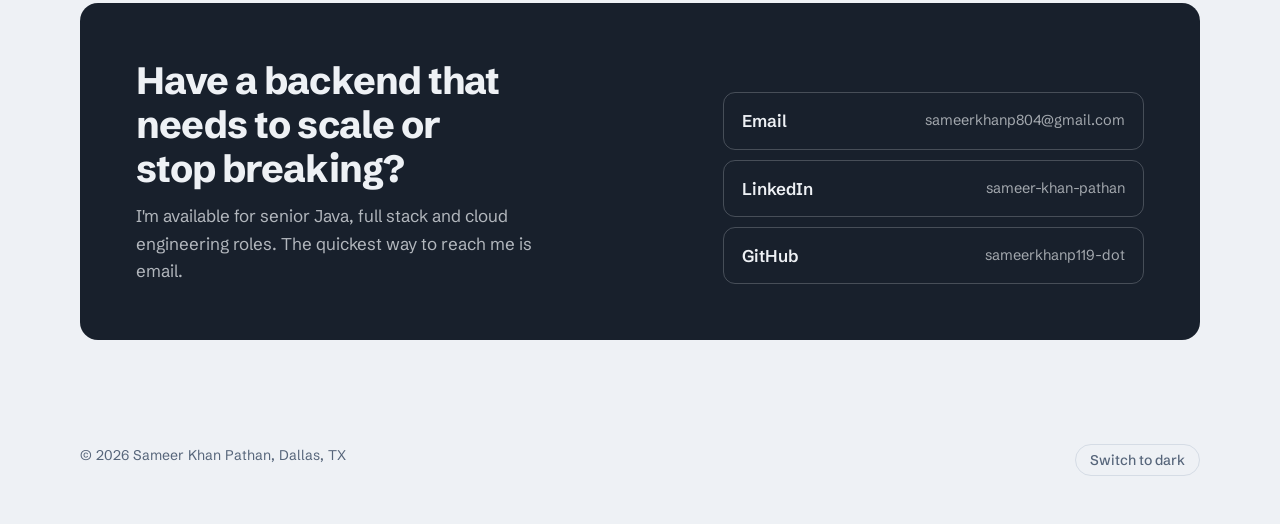
==== commit 68e4f73b: "Expand skills to the full stack from my resume" ====
--- a/index.html
+++ b/index.html
@@ -398,14 +398,17 @@
 
     <section id="skills">
       <h2>What I work with</h2>
-      <p class="section-intro">Full stack, with most of my depth on the backend and the platform underneath it.</p>
+      <p class="section-intro">Full stack across the Java ecosystem and all three major clouds, with most of my depth on the backend and the platform underneath it.</p>
       <div class="skills">
-        <div><h3>Backend</h3><p>Java 8 through 21, Spring Boot, Spring Cloud, Spring Security, Hibernate and JPA, REST, GraphQL, Node.js</p></div>
-        <div><h3>Messaging</h3><p>Apache Kafka, RabbitMQ, IBM MQ, event-driven design, saga and outbox patterns, dead-letter handling</p></div>
-        <div><h3>Cloud and platform</h3><p>AWS (EKS, ECS, Lambda, RDS, S3), Azure (AKS, App Service, Functions), GCP (GKE, BigQuery, Pub/Sub), Terraform</p></div>
-        <div><h3>Data</h3><p>PostgreSQL, Oracle, SQL Server, MySQL, MongoDB, Cassandra, DynamoDB, Redis, query and index tuning</p></div>
-        <div><h3>Frontend</h3><p>Angular, React, TypeScript, Redux, RxJS, Material UI, accessible and responsive interfaces</p></div>
-        <div><h3>Delivery and operations</h3><p>Docker, Kubernetes, GitHub Actions, Jenkins, GitLab CI, JUnit, Mockito, Selenium, Prometheus, Grafana, ELK, Splunk</p></div>
+        <div><h3>Languages</h3><p>Java 8, 11, 17 and 21, SQL and PL/SQL, Python, JavaScript, TypeScript, C, C++</p></div>
+        <div><h3>Backend and Java EE</h3><p>Spring Boot, Spring MVC, Spring Data JPA, Spring Security, Spring Cloud (Gateway, Config, Netflix), Hibernate, Helidon, Servlets, JSP, JDBC, multithreading</p></div>
+        <div><h3>APIs and integration</h3><p>REST, GraphQL, SOAP (JAX-WS, JAX-RS), OpenAPI and Swagger, OAuth2, JWT, SAML, API gateways, circuit breakers with Resilience4j and Hystrix</p></div>
+        <div><h3>Messaging and streaming</h3><p>Apache Kafka, RabbitMQ, IBM MQ, ActiveMQ, event-driven design, saga and outbox patterns, dead-letter handling, Spark Structured Streaming</p></div>
+        <div><h3>Cloud</h3><p>AWS (EC2, ECS, EKS, Lambda, RDS, S3, API Gateway, CloudWatch), Azure (AKS, App Service, Functions, Azure SQL), GCP (GKE, BigQuery, Pub/Sub, Cloud Run)</p></div>
+        <div><h3>Containers and infrastructure</h3><p>Docker, Kubernetes, OpenShift, Helm, Istio, Terraform, Ansible, Argo CD, horizontal pod autoscaling</p></div>
+        <div><h3>Data</h3><p>Oracle, SQL Server, PostgreSQL, MySQL, MongoDB, Cassandra, DynamoDB, Redis, Cosmos DB, query tuning and indexing, Airflow</p></div>
+        <div><h3>Frontend</h3><p>Angular, React, TypeScript, Redux, NgRx, RxJS, Material UI, Bootstrap, Tailwind CSS, accessible and responsive design</p></div>
+        <div><h3>Delivery, quality and observability</h3><p>Jenkins, GitHub Actions, GitLab CI, Azure DevOps, Maven, Gradle, JUnit, Mockito, Selenium, Cypress, JMeter, SonarQube, Prometheus, Grafana, ELK, Splunk</p></div>
       </div>
     </section>
 
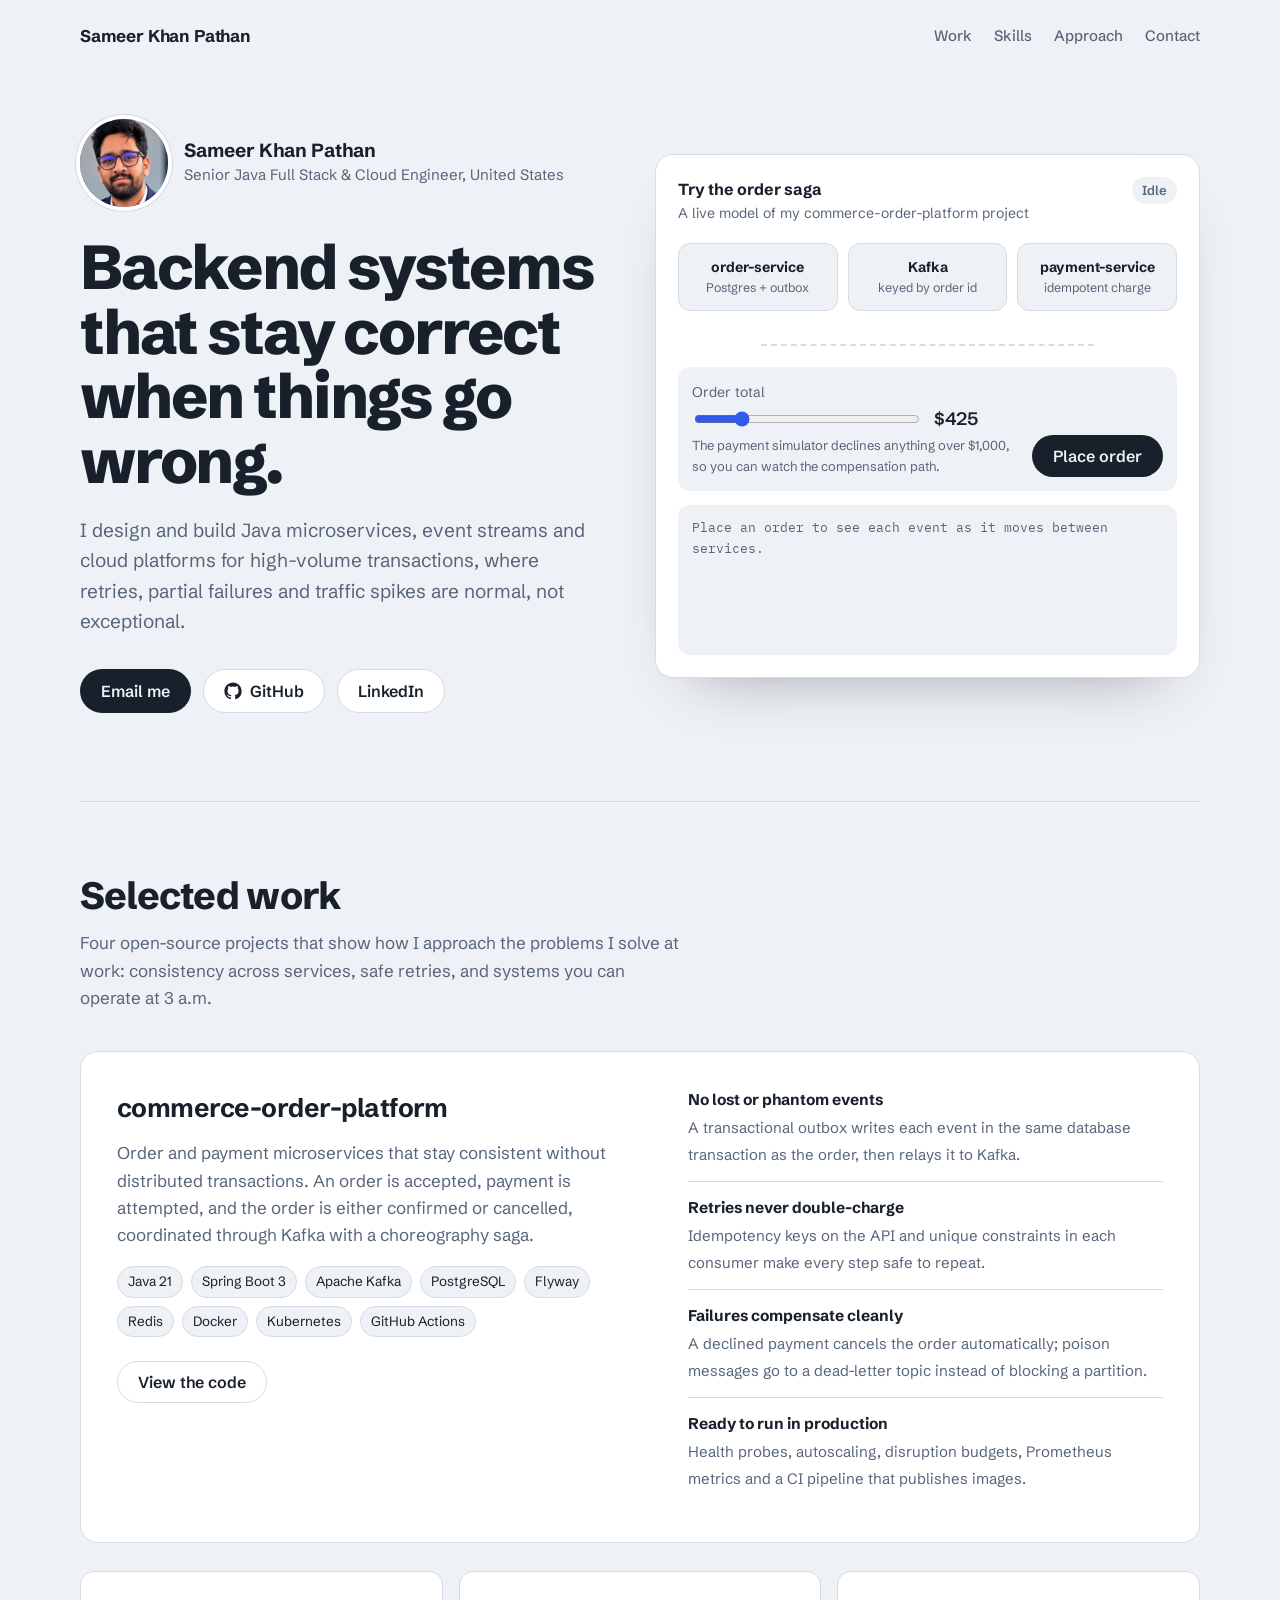
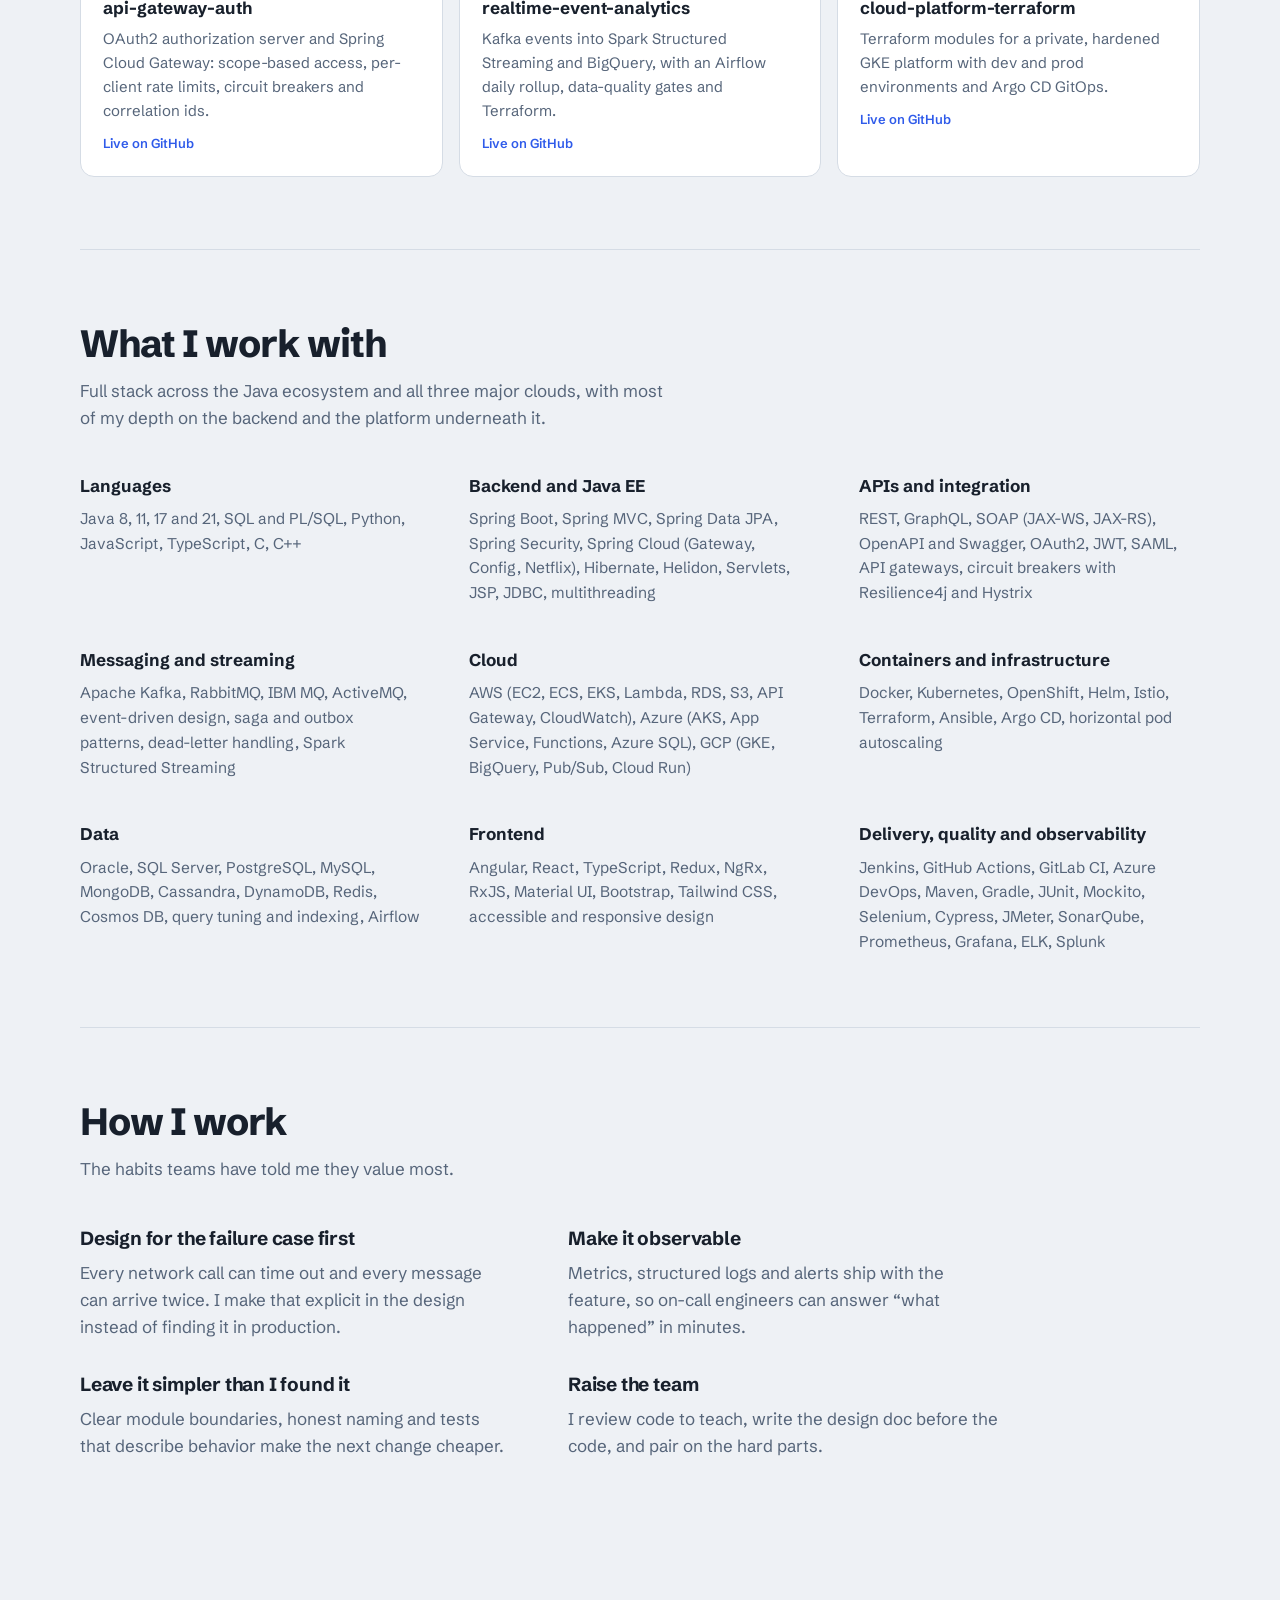
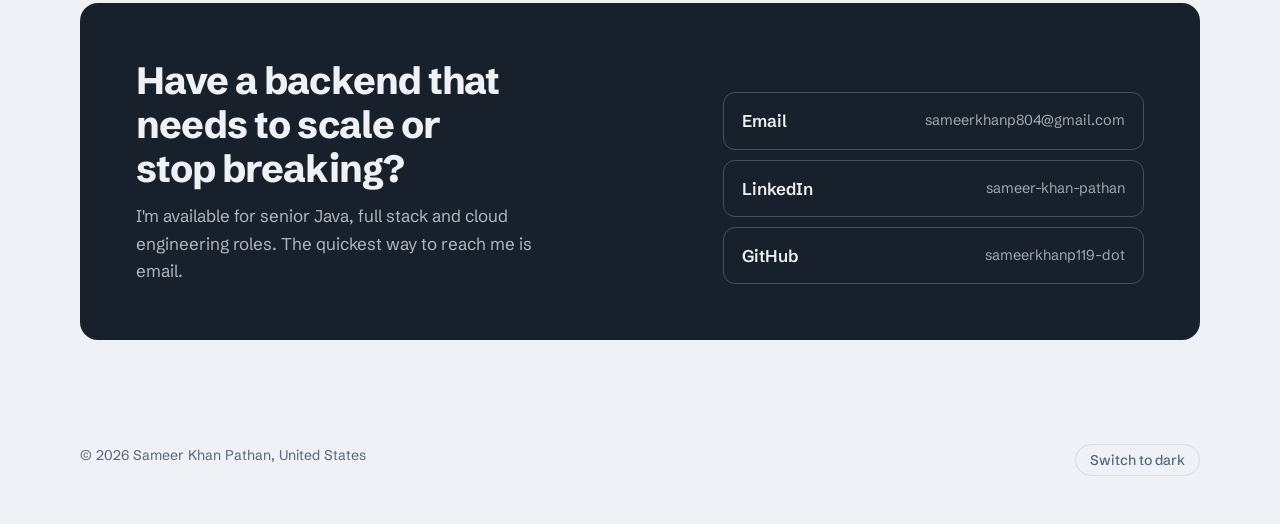
==== commit 6e65d8e0: "Use United States consistently in portfolio location" ====
--- a/index.html
+++ b/index.html
@@ -4,7 +4,7 @@
 <meta charset="utf-8">
 <meta name="viewport" content="width=device-width, initial-scale=1">
 <title>Sameer Khan Pathan</title>
-<meta name="description" content="Sameer Khan Pathan, senior Java full stack and cloud engineer in Dallas, TX. Event-driven microservices, Kafka, Spring Boot, AWS, GCP and Kubernetes.">
+<meta name="description" content="Sameer Khan Pathan, senior Java full stack and cloud engineer in United States. Event-driven microservices, Kafka, Spring Boot, AWS, GCP and Kubernetes.">
 <meta property="og:title" content="Sameer Khan Pathan, Senior Java Full Stack & Cloud Engineer">
 <meta property="og:description" content="Backend systems that stay correct when retries, failures and traffic pile up.">
 <meta property="og:url" content="https://sameerkhanpathan.com">
@@ -310,7 +310,7 @@
           </div>
           <div>
             <div class="who-name">Sameer Khan Pathan</div>
-            <div class="who-role">Senior Java Full Stack &amp; Cloud Engineer, Dallas, TX</div>
+            <div class="who-role">Senior Java Full Stack &amp; Cloud Engineer, United States</div>
           </div>
         </div>
         <h1>Backend systems that stay correct when things go wrong.</h1>
@@ -439,7 +439,7 @@
   </main>
 
   <footer>
-    <span>© <span id="year">2026</span> Sameer Khan Pathan, Dallas, TX</span>
+    <span>© <span id="year">2026</span> Sameer Khan Pathan, United States</span>
     <button class="theme-toggle" id="theme" type="button">Switch to dark</button>
   </footer>
 </div>
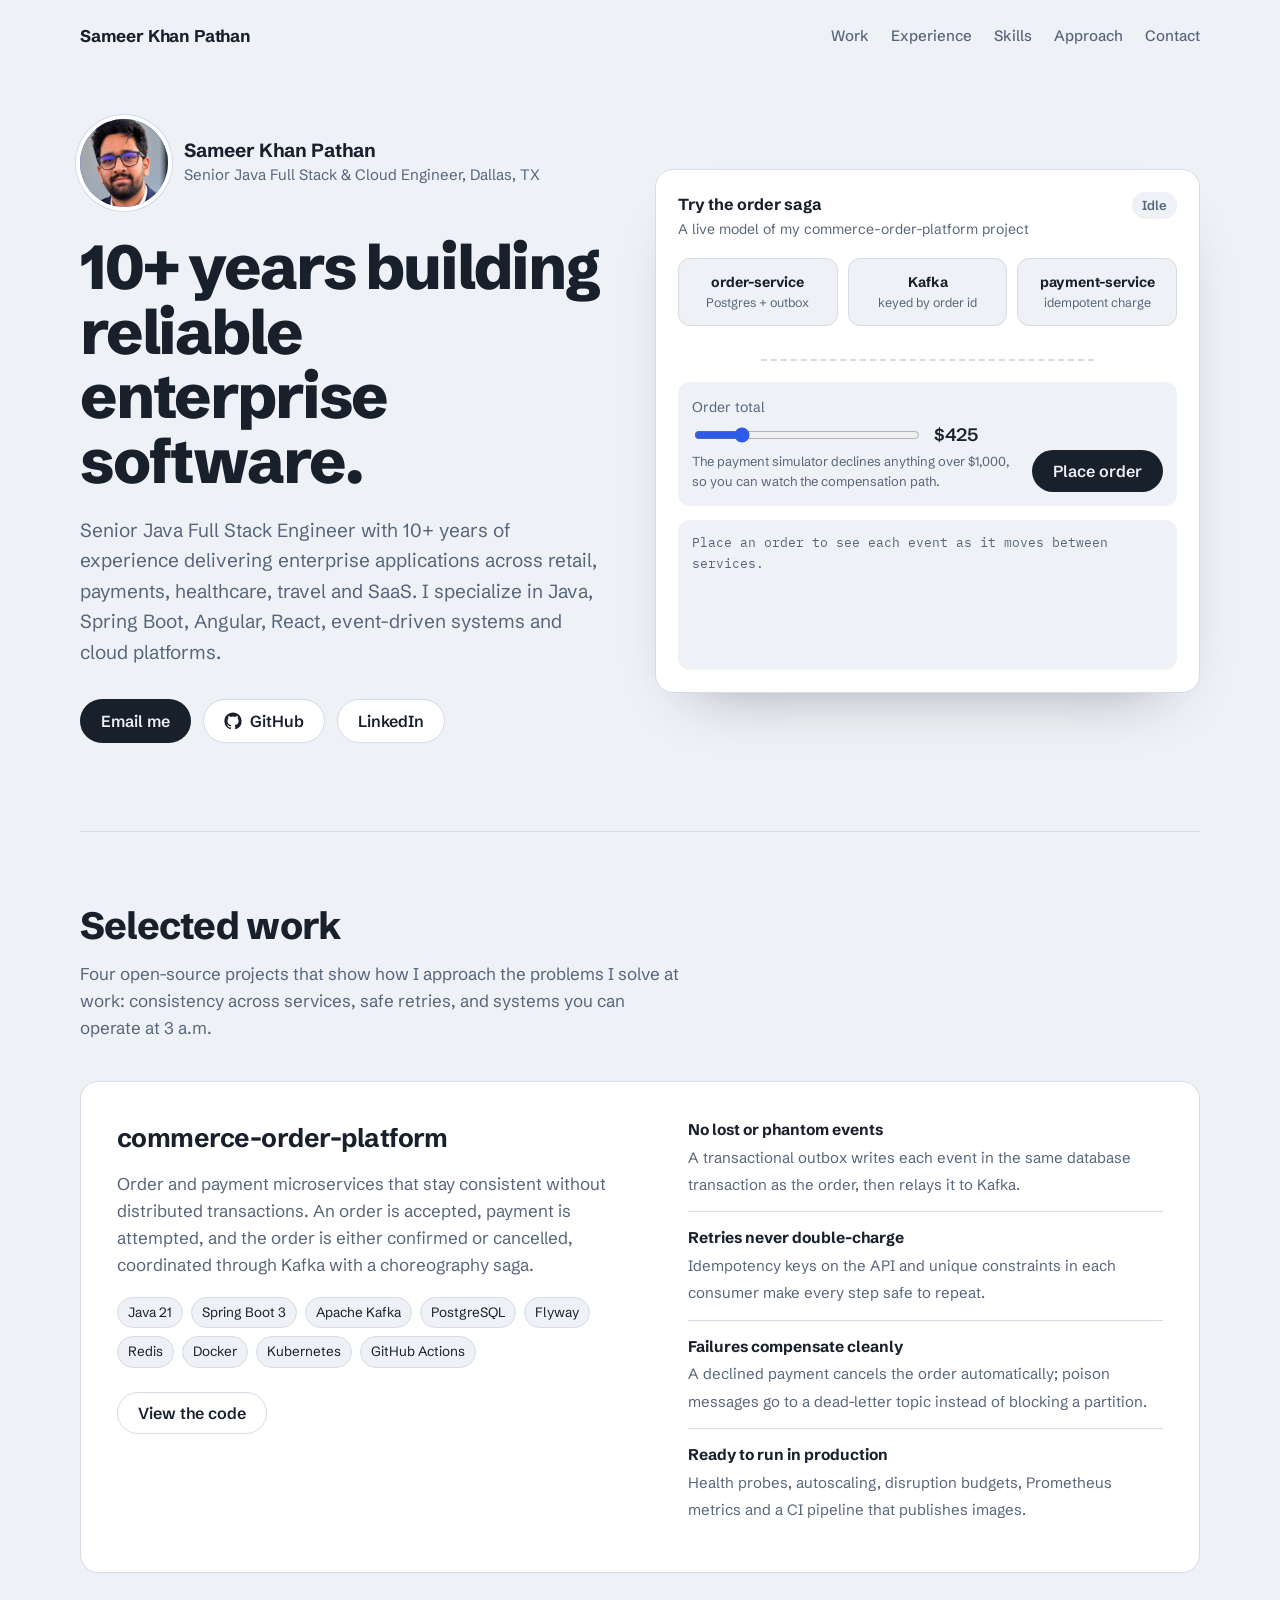
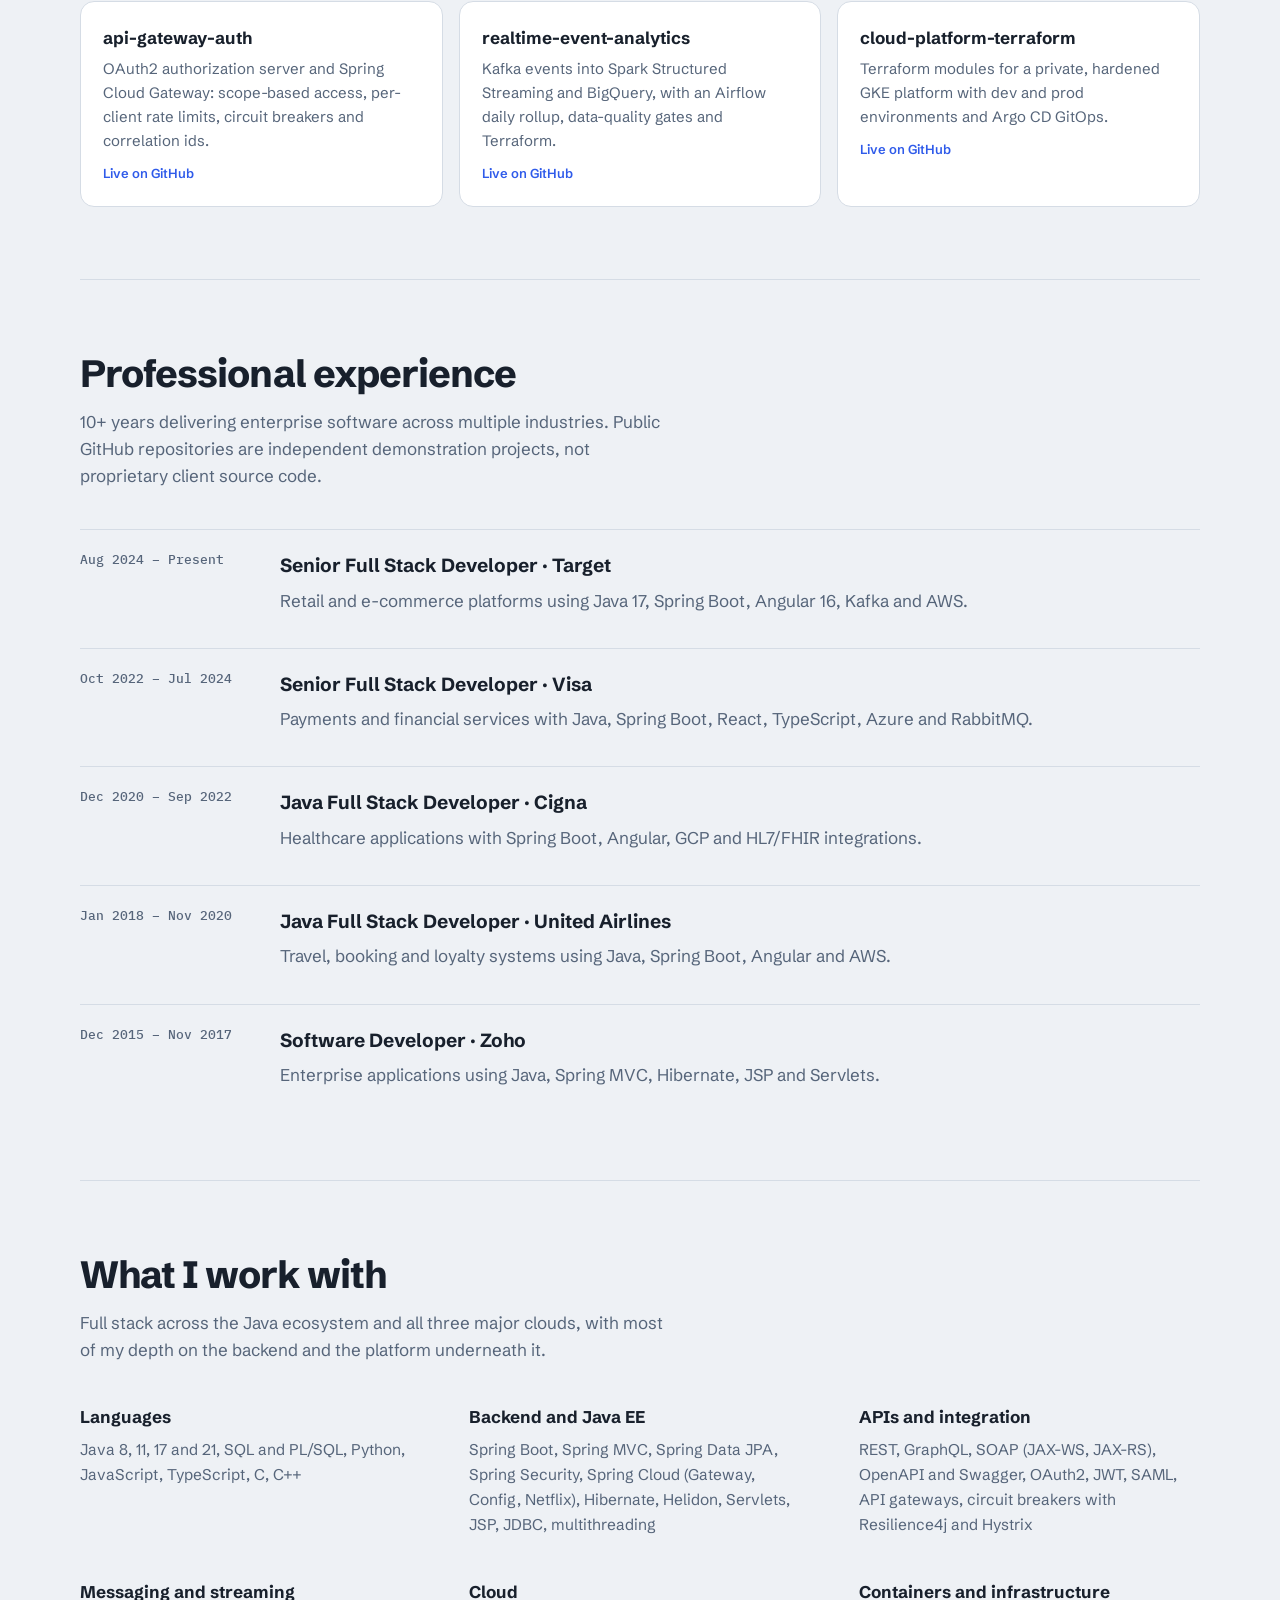
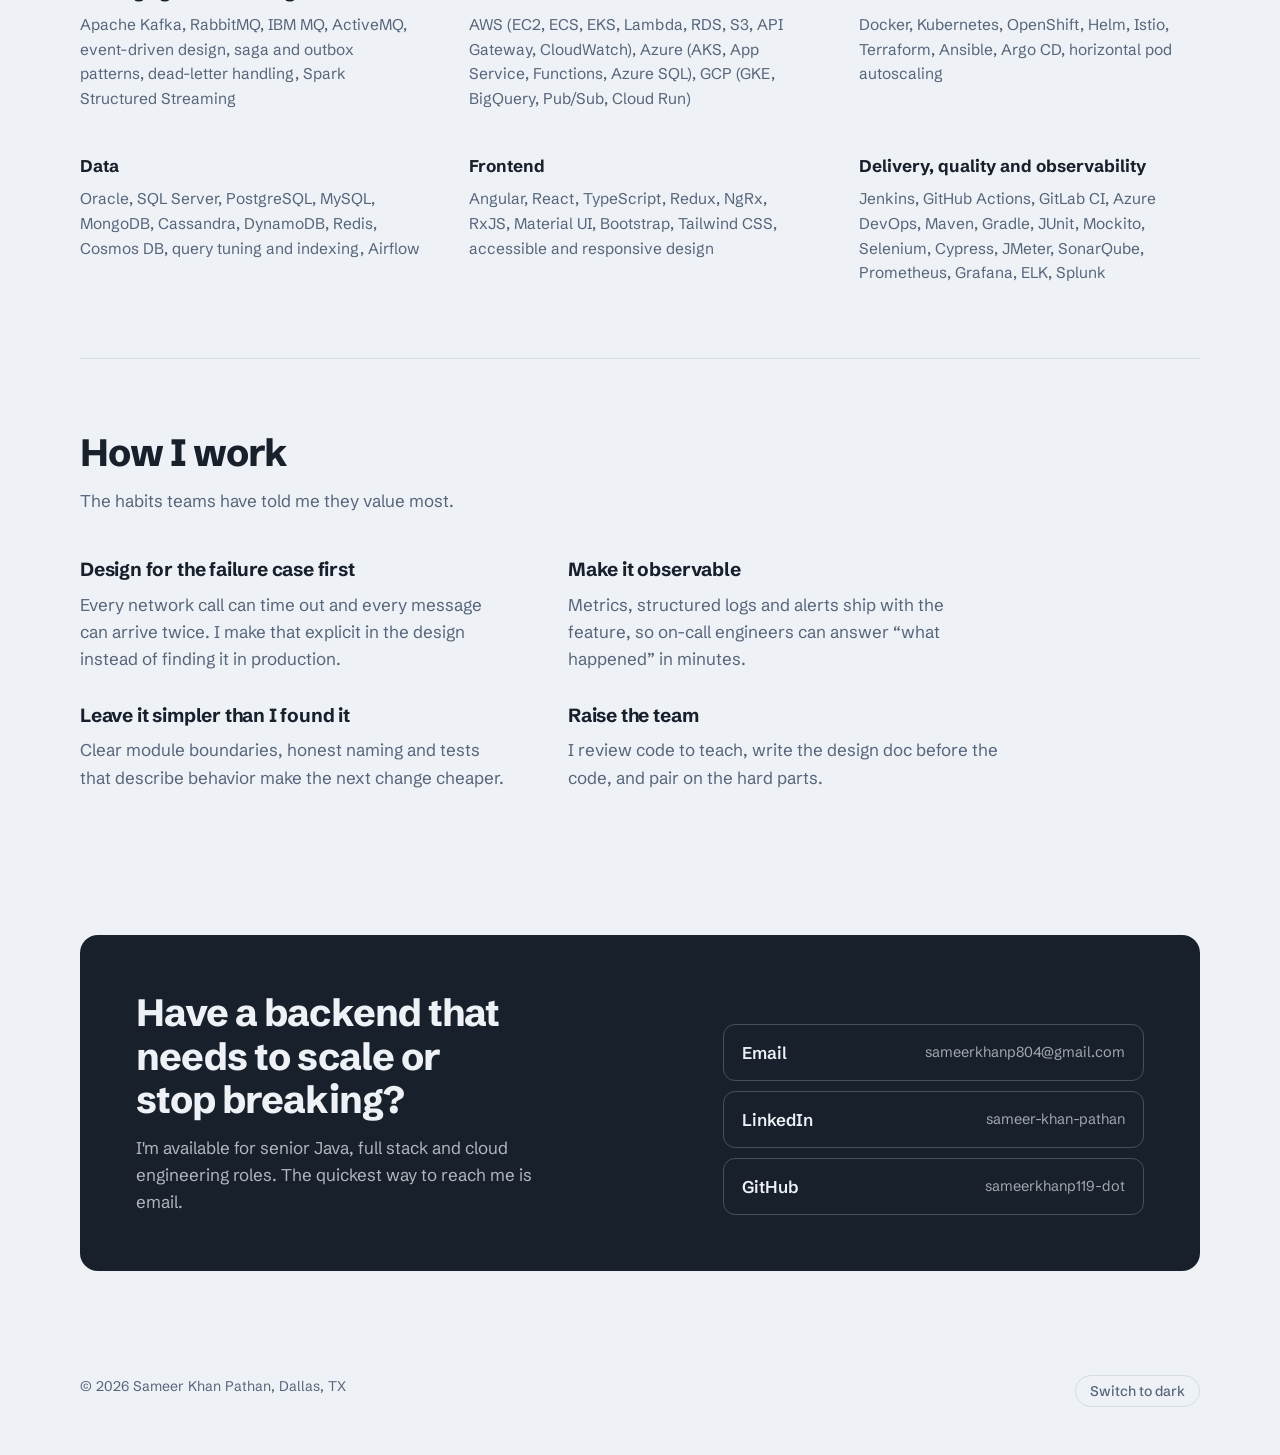
==== commit 0824cd36: "Add 10+ years career timeline and retain Dallas location" ====
--- a/index.html
+++ b/index.html
@@ -4,7 +4,7 @@
 <meta charset="utf-8">
 <meta name="viewport" content="width=device-width, initial-scale=1">
 <title>Sameer Khan Pathan</title>
-<meta name="description" content="Sameer Khan Pathan, senior Java full stack and cloud engineer in United States. Event-driven microservices, Kafka, Spring Boot, AWS, GCP and Kubernetes.">
+<meta name="description" content="Sameer Khan Pathan, senior Java full stack and cloud engineer in Dallas, TX. Event-driven microservices, Kafka, Spring Boot, AWS, GCP and Kubernetes.">
 <meta property="og:title" content="Sameer Khan Pathan, Senior Java Full Stack & Cloud Engineer">
 <meta property="og:description" content="Backend systems that stay correct when retries, failures and traffic pile up.">
 <meta property="og:url" content="https://sameerkhanpathan.com">
@@ -286,6 +286,12 @@
 @media (prefers-reduced-motion: reduce) {
   .packet, .node { transition: none; }
 }
+.experience-list { display: grid; gap: 14px; margin-top: 28px; }
+.experience-item { display: grid; grid-template-columns: 180px minmax(0,1fr); gap: 20px; padding: 20px 0; border-top: 1px solid var(--line); }
+.experience-item h3 { margin: 0 0 6px; font-size: 19px; }
+.experience-item p { margin: 0; color: var(--steel); }
+.experience-date { font: 500 13px/1.6 var(--mono); color: var(--steel); }
+@media (max-width: 700px) { .experience-item { grid-template-columns: 1fr; gap: 5px; } }
 </style>
 </head>
 <body>
@@ -294,6 +300,7 @@
     <a class="brand" href="#">Sameer Khan Pathan</a>
     <nav aria-label="Main">
       <a href="#work">Work</a>
+      <a href="#experience">Experience</a>
       <a href="#skills">Skills</a>
       <a href="#approach">Approach</a>
       <a href="#contact">Contact</a>
@@ -310,11 +317,11 @@
           </div>
           <div>
             <div class="who-name">Sameer Khan Pathan</div>
-            <div class="who-role">Senior Java Full Stack &amp; Cloud Engineer, United States</div>
+            <div class="who-role">Senior Java Full Stack &amp; Cloud Engineer, Dallas, TX</div>
           </div>
         </div>
-        <h1>Backend systems that stay correct when things go wrong.</h1>
-        <p class="lede">I design and build Java microservices, event streams and cloud platforms for high-volume transactions, where retries, partial failures and traffic spikes are normal, not exceptional.</p>
+        <h1>10+ years building reliable enterprise software.</h1>
+        <p class="lede">Senior Java Full Stack Engineer with 10+ years of experience delivering enterprise applications across retail, payments, healthcare, travel and SaaS. I specialize in Java, Spring Boot, Angular, React, event-driven systems and cloud platforms.</p>
         <div class="actions">
           <a class="btn btn-primary" href="mailto:sameerkhanp804@gmail.com">Email me</a>
           <a class="btn btn-ghost" href="https://github.com/sameerkhanp119-dot" target="_blank" rel="noopener">
@@ -396,6 +403,18 @@
       </div>
     </section>
 
+    <section id="experience" aria-labelledby="experience-title">
+      <h2 id="experience-title">Professional experience</h2>
+      <p class="section-intro">10+ years delivering enterprise software across multiple industries. Public GitHub repositories are independent demonstration projects, not proprietary client source code.</p>
+      <div class="experience-list">
+        <article class="experience-item"><span class="experience-date">Aug 2024 – Present</span><div><h3>Senior Full Stack Developer · Target</h3><p>Retail and e-commerce platforms using Java 17, Spring Boot, Angular 16, Kafka and AWS.</p></div></article>
+        <article class="experience-item"><span class="experience-date">Oct 2022 – Jul 2024</span><div><h3>Senior Full Stack Developer · Visa</h3><p>Payments and financial services with Java, Spring Boot, React, TypeScript, Azure and RabbitMQ.</p></div></article>
+        <article class="experience-item"><span class="experience-date">Dec 2020 – Sep 2022</span><div><h3>Java Full Stack Developer · Cigna</h3><p>Healthcare applications with Spring Boot, Angular, GCP and HL7/FHIR integrations.</p></div></article>
+        <article class="experience-item"><span class="experience-date">Jan 2018 – Nov 2020</span><div><h3>Java Full Stack Developer · United Airlines</h3><p>Travel, booking and loyalty systems using Java, Spring Boot, Angular and AWS.</p></div></article>
+        <article class="experience-item"><span class="experience-date">Dec 2015 – Nov 2017</span><div><h3>Software Developer · Zoho</h3><p>Enterprise applications using Java, Spring MVC, Hibernate, JSP and Servlets.</p></div></article>
+      </div>
+    </section>
+
     <section id="skills">
       <h2>What I work with</h2>
       <p class="section-intro">Full stack across the Java ecosystem and all three major clouds, with most of my depth on the backend and the platform underneath it.</p>
@@ -439,7 +458,7 @@
   </main>
 
   <footer>
-    <span>© <span id="year">2026</span> Sameer Khan Pathan, United States</span>
+    <span>© <span id="year">2026</span> Sameer Khan Pathan, Dallas, TX</span>
     <button class="theme-toggle" id="theme" type="button">Switch to dark</button>
   </footer>
 </div>
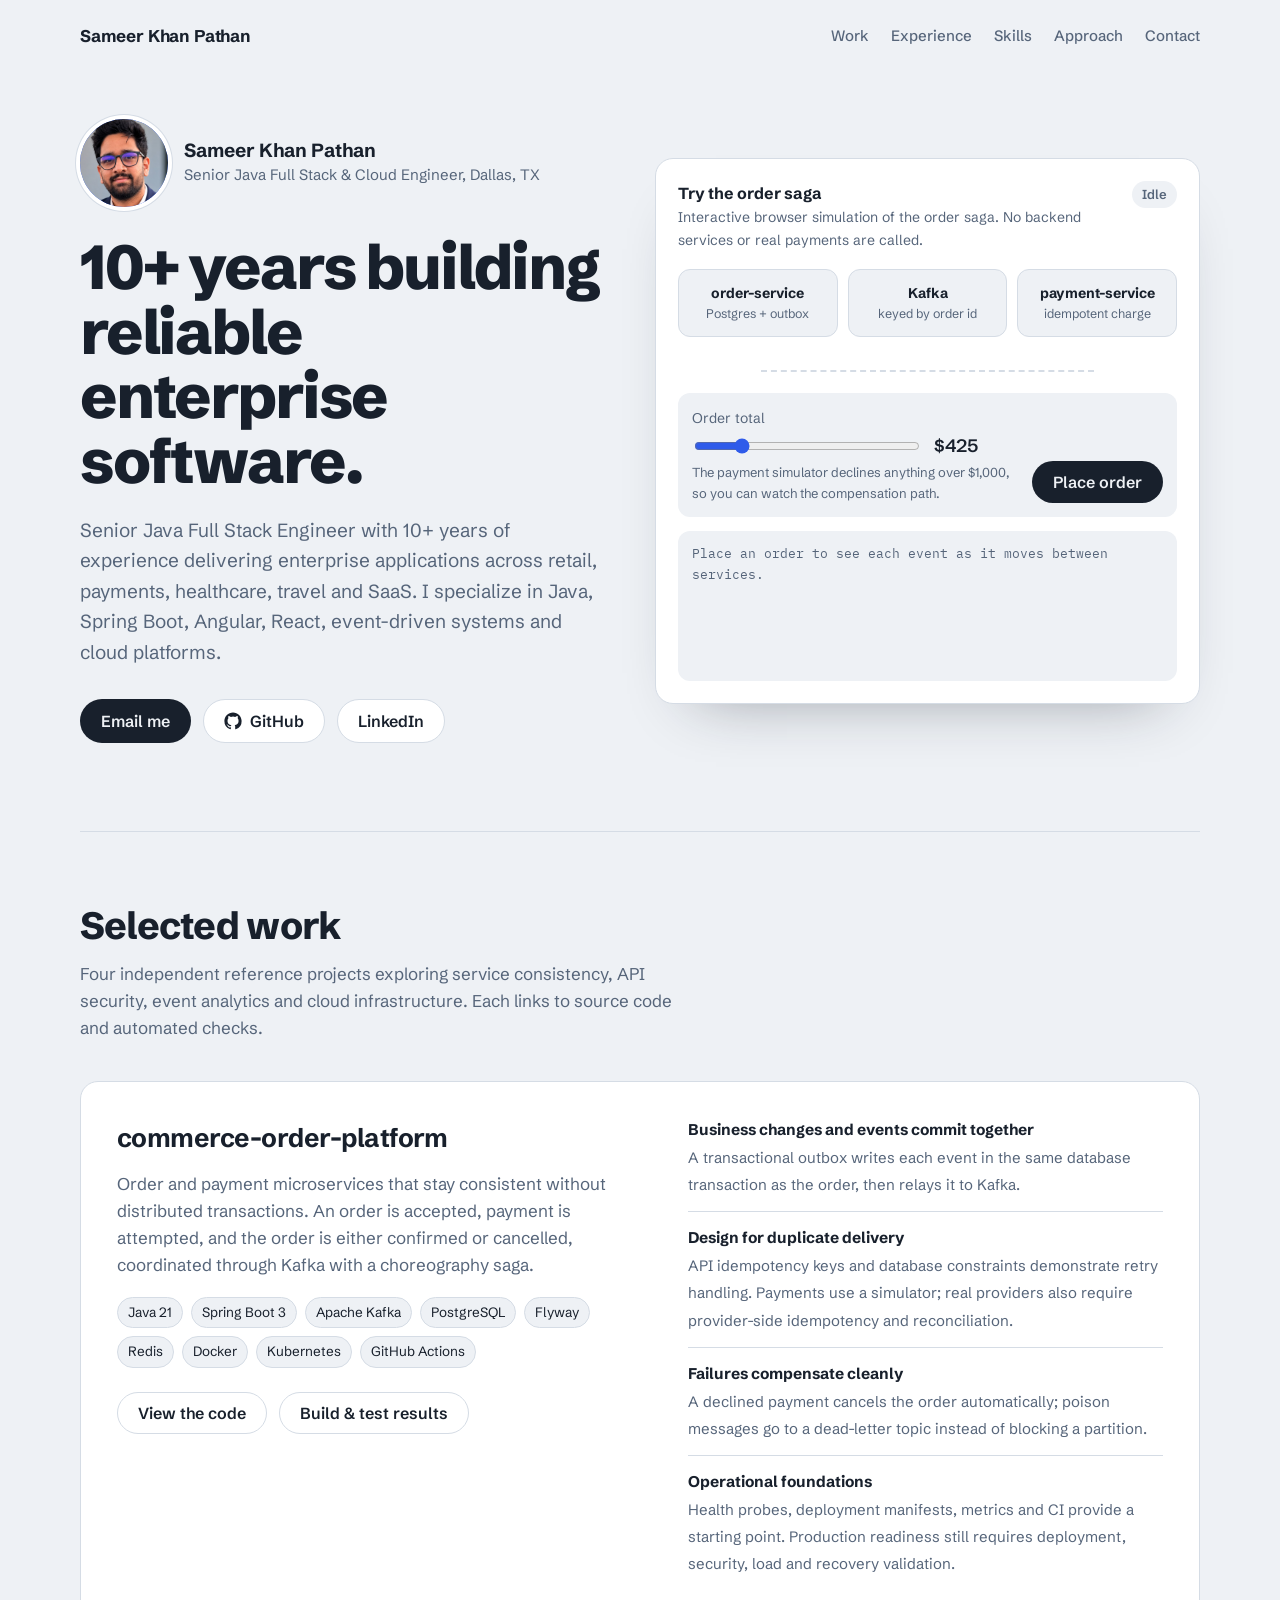
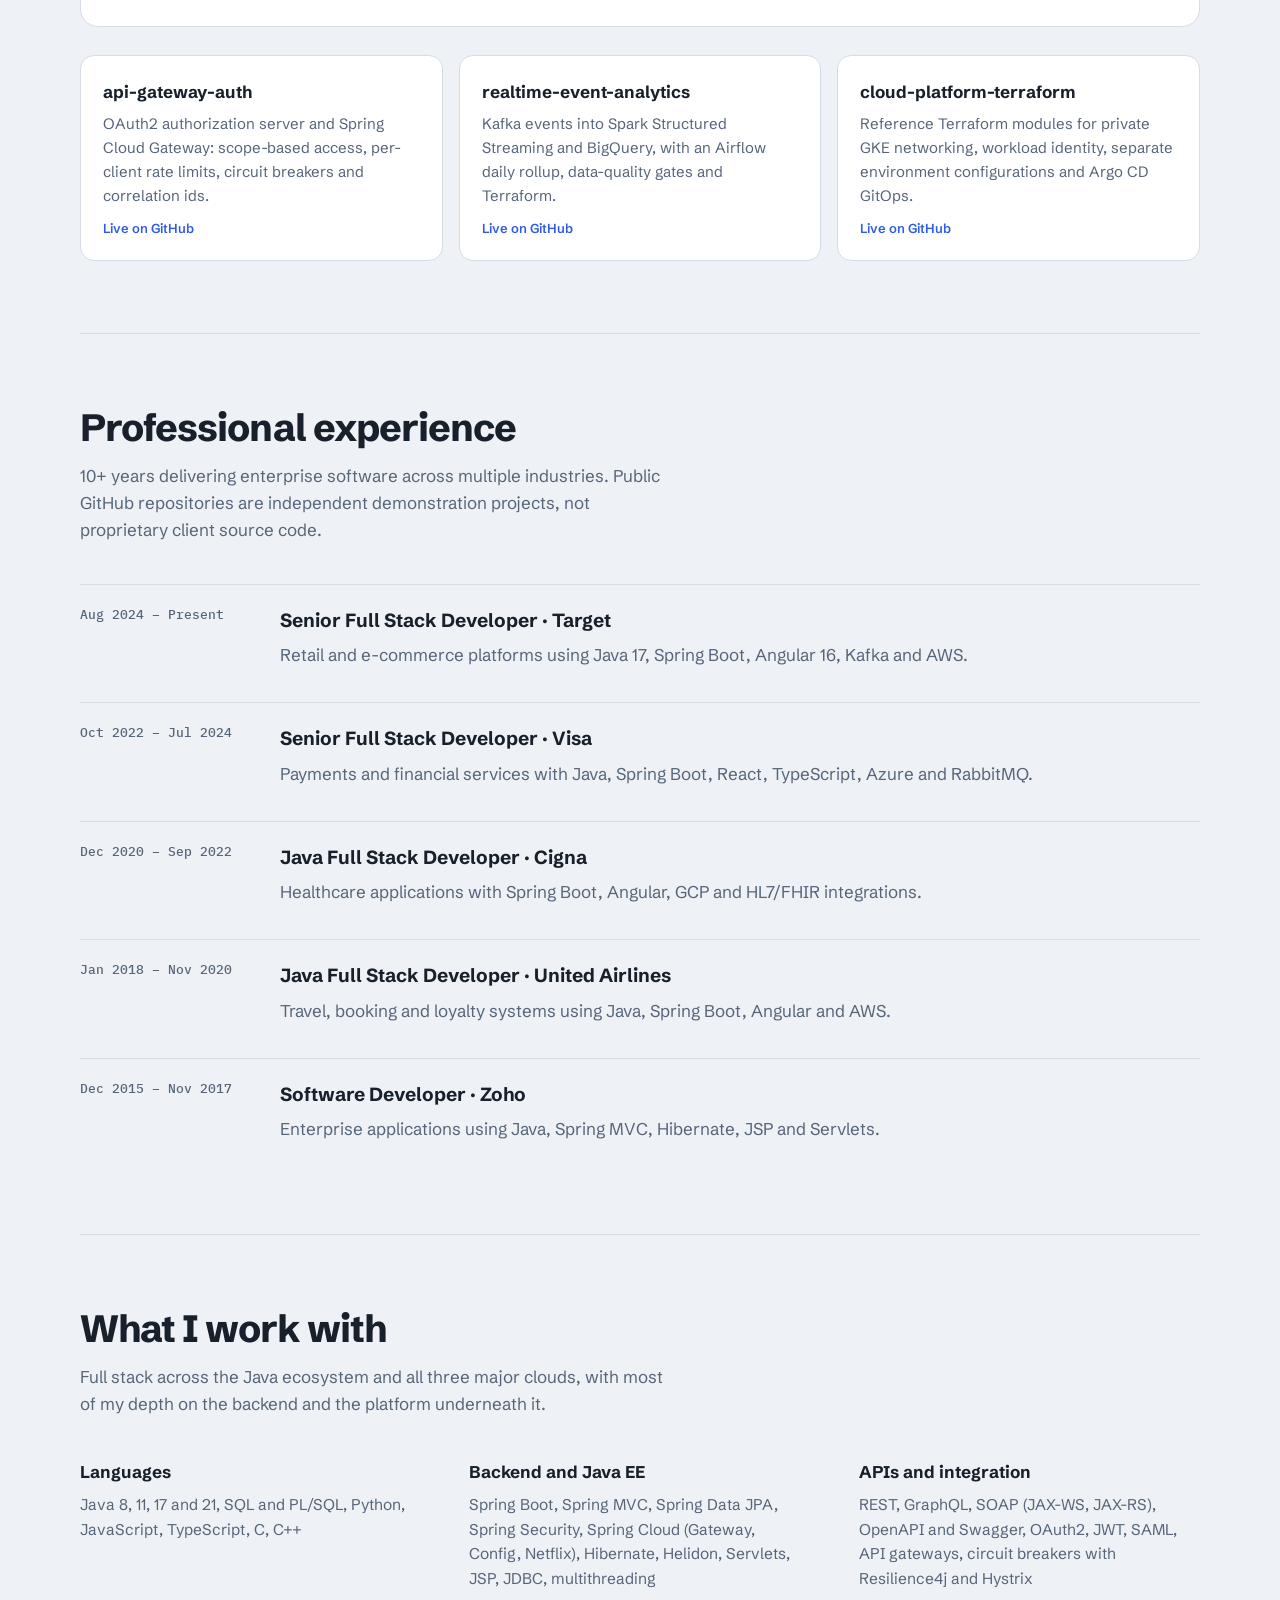
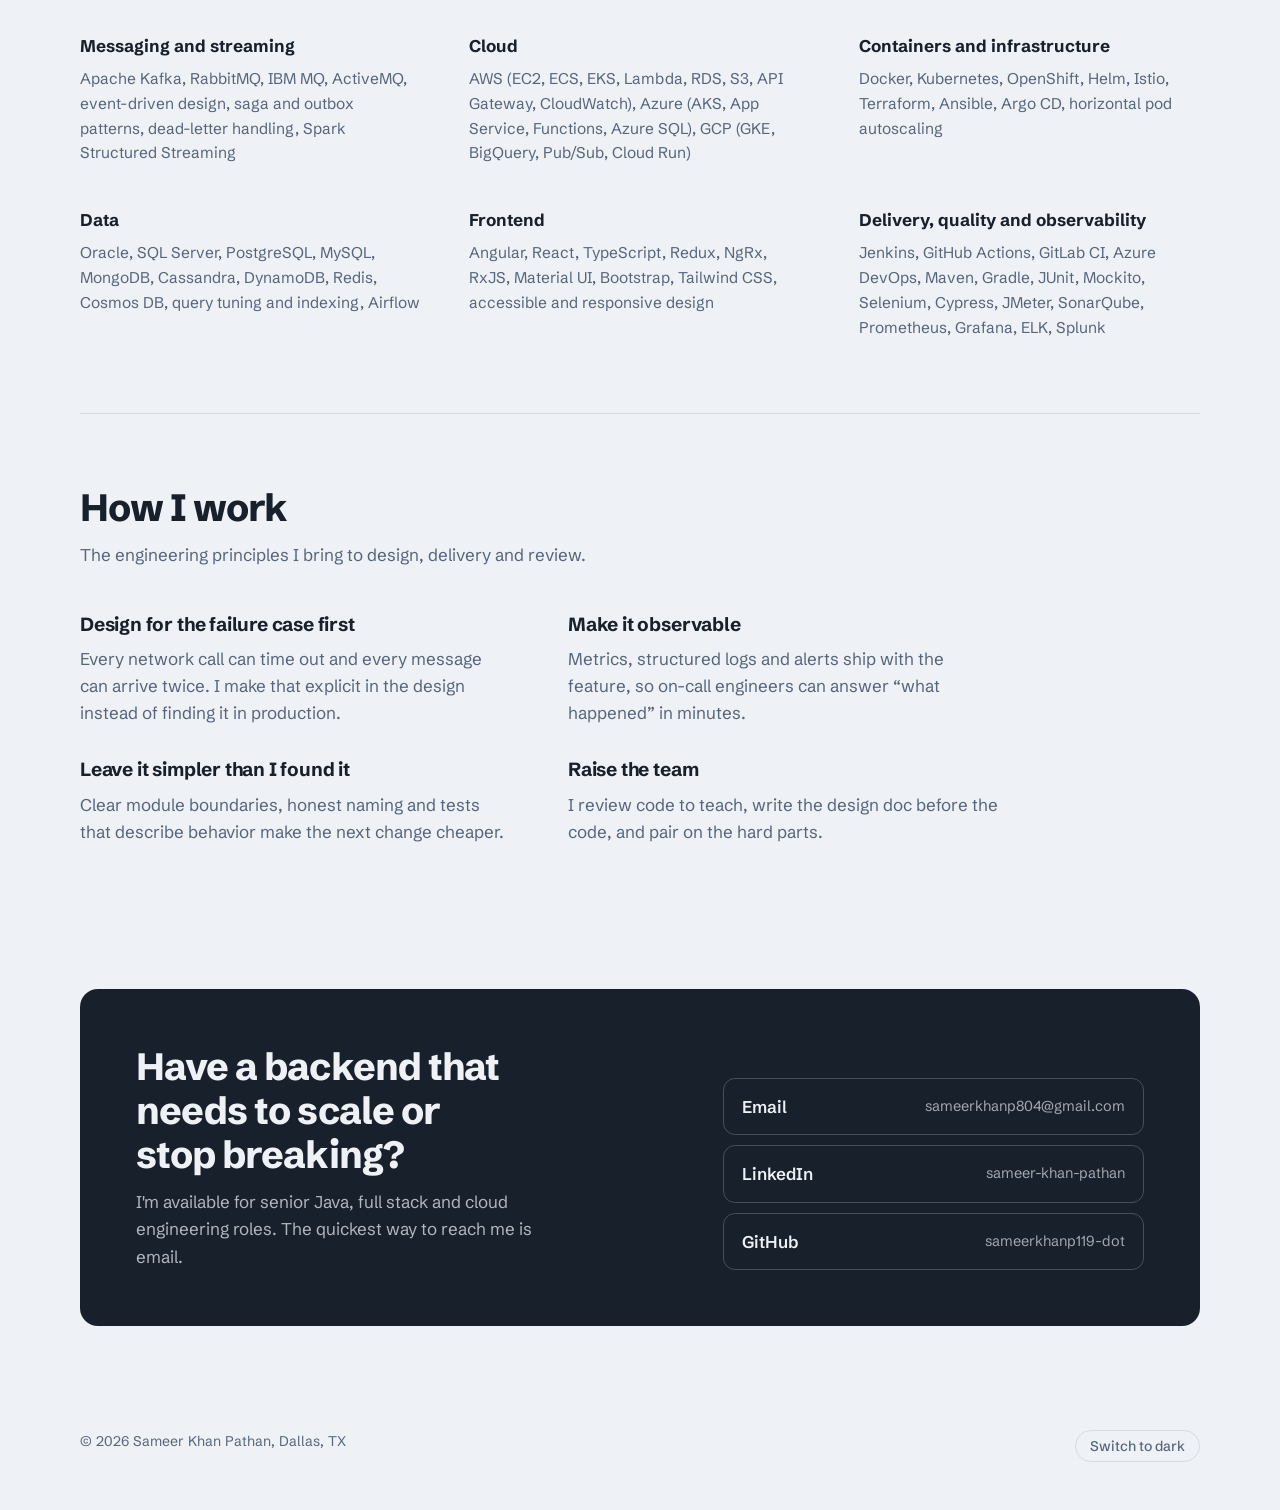
==== commit 715851b1: "Clarify portfolio demonstrations and link engineering evidence" ====
--- a/index.html
+++ b/index.html
@@ -3,11 +3,12 @@
 <head>
 <meta charset="utf-8">
 <meta name="viewport" content="width=device-width, initial-scale=1">
-<title>Sameer Khan Pathan</title>
+<title>Sameer Khan Pathan | Senior Java Full Stack Engineer</title>
 <meta name="description" content="Sameer Khan Pathan, senior Java full stack and cloud engineer in Dallas, TX. Event-driven microservices, Kafka, Spring Boot, AWS, GCP and Kubernetes.">
 <meta property="og:title" content="Sameer Khan Pathan, Senior Java Full Stack & Cloud Engineer">
 <meta property="og:description" content="Backend systems that stay correct when retries, failures and traffic pile up.">
 <meta property="og:url" content="https://sameerkhanpathan.com">
+<link rel="canonical" href="https://sameerkhanpathan.com/">
 <link rel="icon" href="data:image/svg+xml,<svg xmlns='http://www.w3.org/2000/svg' viewBox='0 0 64 64'><rect width='64' height='64' rx='14' fill='%232F5BEA'/><text x='32' y='42' font-family='Arial' font-weight='700' font-size='26' fill='white' text-anchor='middle'>SK</text></svg>">
 <link rel="preconnect" href="https://fonts.googleapis.com">
 <link rel="preconnect" href="https://fonts.gstatic.com" crossorigin>
@@ -336,7 +337,7 @@
         <div class="demo-head">
           <div>
             <div class="demo-title" id="demo-title">Try the order saga</div>
-            <div class="demo-sub">A live model of my commerce-order-platform project</div>
+            <div class="demo-sub">Interactive browser simulation of the order saga. No backend services or real payments are called.</div>
           </div>
           <span class="status" id="status" role="status">Idle</span>
         </div>
@@ -363,7 +364,7 @@
 
     <section id="work">
       <h2>Selected work</h2>
-      <p class="section-intro">Four open-source projects that show how I approach the problems I solve at work: consistency across services, safe retries, and systems you can operate at 3 a.m.</p>
+      <p class="section-intro">Four independent reference projects exploring service consistency, API security, event analytics and cloud infrastructure. Each links to source code and automated checks.</p>
 
       <div class="project">
         <div>
@@ -374,13 +375,14 @@
           </ul>
           <div class="actions">
             <a class="btn btn-ghost" href="https://github.com/sameerkhanp119-dot/commerce-order-platform" target="_blank" rel="noopener">View the code</a>
+            <a class="btn btn-ghost" href="https://github.com/sameerkhanp119-dot/commerce-order-platform/actions" target="_blank" rel="noopener">Build &amp; test results</a>
           </div>
         </div>
         <ul class="decisions">
-          <li><b>No lost or phantom events</b><span>A transactional outbox writes each event in the same database transaction as the order, then relays it to Kafka.</span></li>
-          <li><b>Retries never double-charge</b><span>Idempotency keys on the API and unique constraints in each consumer make every step safe to repeat.</span></li>
+          <li><b>Business changes and events commit together</b><span>A transactional outbox writes each event in the same database transaction as the order, then relays it to Kafka.</span></li>
+          <li><b>Design for duplicate delivery</b><span>API idempotency keys and database constraints demonstrate retry handling. Payments use a simulator; real providers also require provider-side idempotency and reconciliation.</span></li>
           <li><b>Failures compensate cleanly</b><span>A declined payment cancels the order automatically; poison messages go to a dead-letter topic instead of blocking a partition.</span></li>
-          <li><b>Ready to run in production</b><span>Health probes, autoscaling, disruption budgets, Prometheus metrics and a CI pipeline that publishes images.</span></li>
+          <li><b>Operational foundations</b><span>Health probes, deployment manifests, metrics and CI provide a starting point. Production readiness still requires deployment, security, load and recovery validation.</span></li>
         </ul>
       </div>
 
@@ -397,7 +399,7 @@
         </article>
         <article class="live">
           <h4><a href="https://github.com/sameerkhanp119-dot/cloud-platform-terraform" target="_blank" rel="noopener">cloud-platform-terraform</a></h4>
-          <p>Terraform modules for a private, hardened GKE platform with dev and prod environments and Argo CD GitOps.</p>
+          <p>Reference Terraform modules for private GKE networking, workload identity, separate environment configurations and Argo CD GitOps.</p>
           <span class="soon">Live on GitHub</span>
         </article>
       </div>
@@ -433,7 +435,7 @@
 
     <section id="approach">
       <h2>How I work</h2>
-      <p class="section-intro">The habits teams have told me they value most.</p>
+      <p class="section-intro">The engineering principles I bring to design, delivery and review.</p>
       <div class="approach">
         <div><h3>Design for the failure case first</h3><p>Every network call can time out and every message can arrive twice. I make that explicit in the design instead of finding it in production.</p></div>
         <div><h3>Make it observable</h3><p>Metrics, structured logs and alerts ship with the feature, so on-call engineers can answer “what happened” in minutes.</p></div>
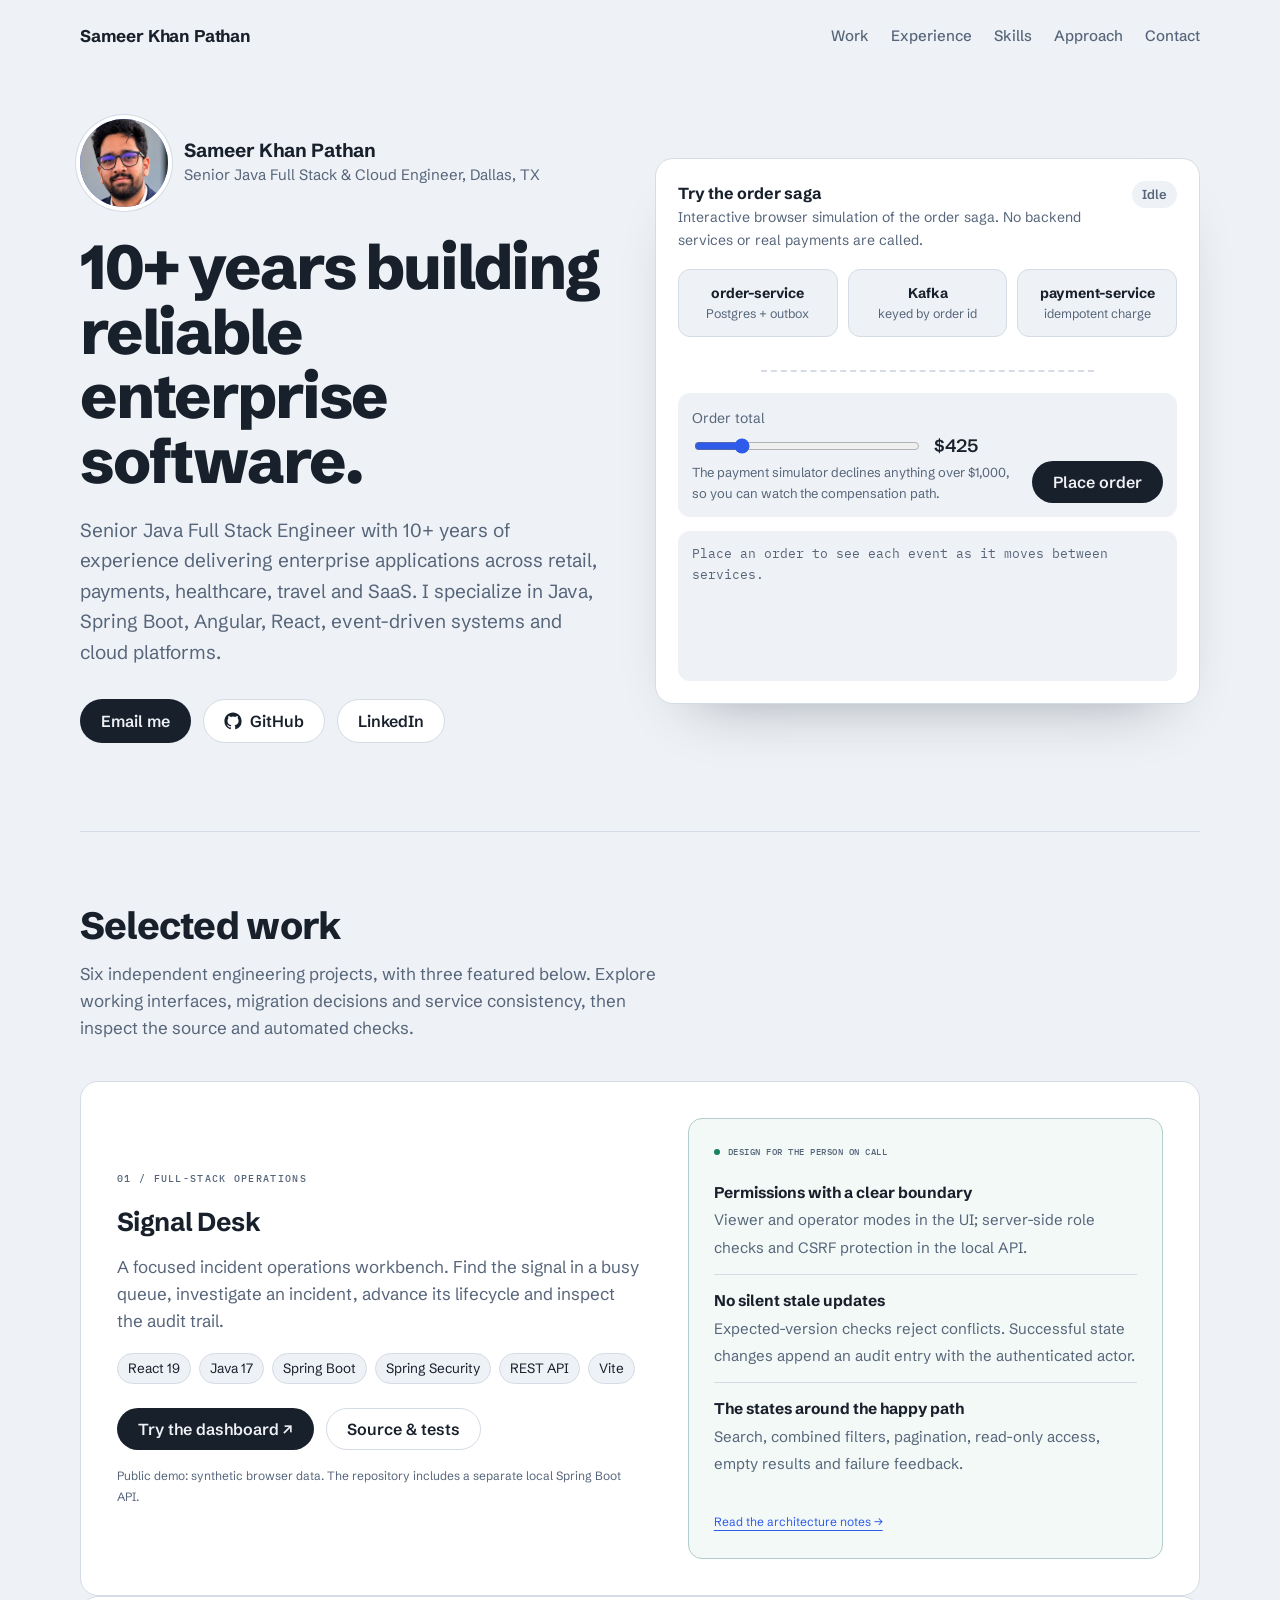
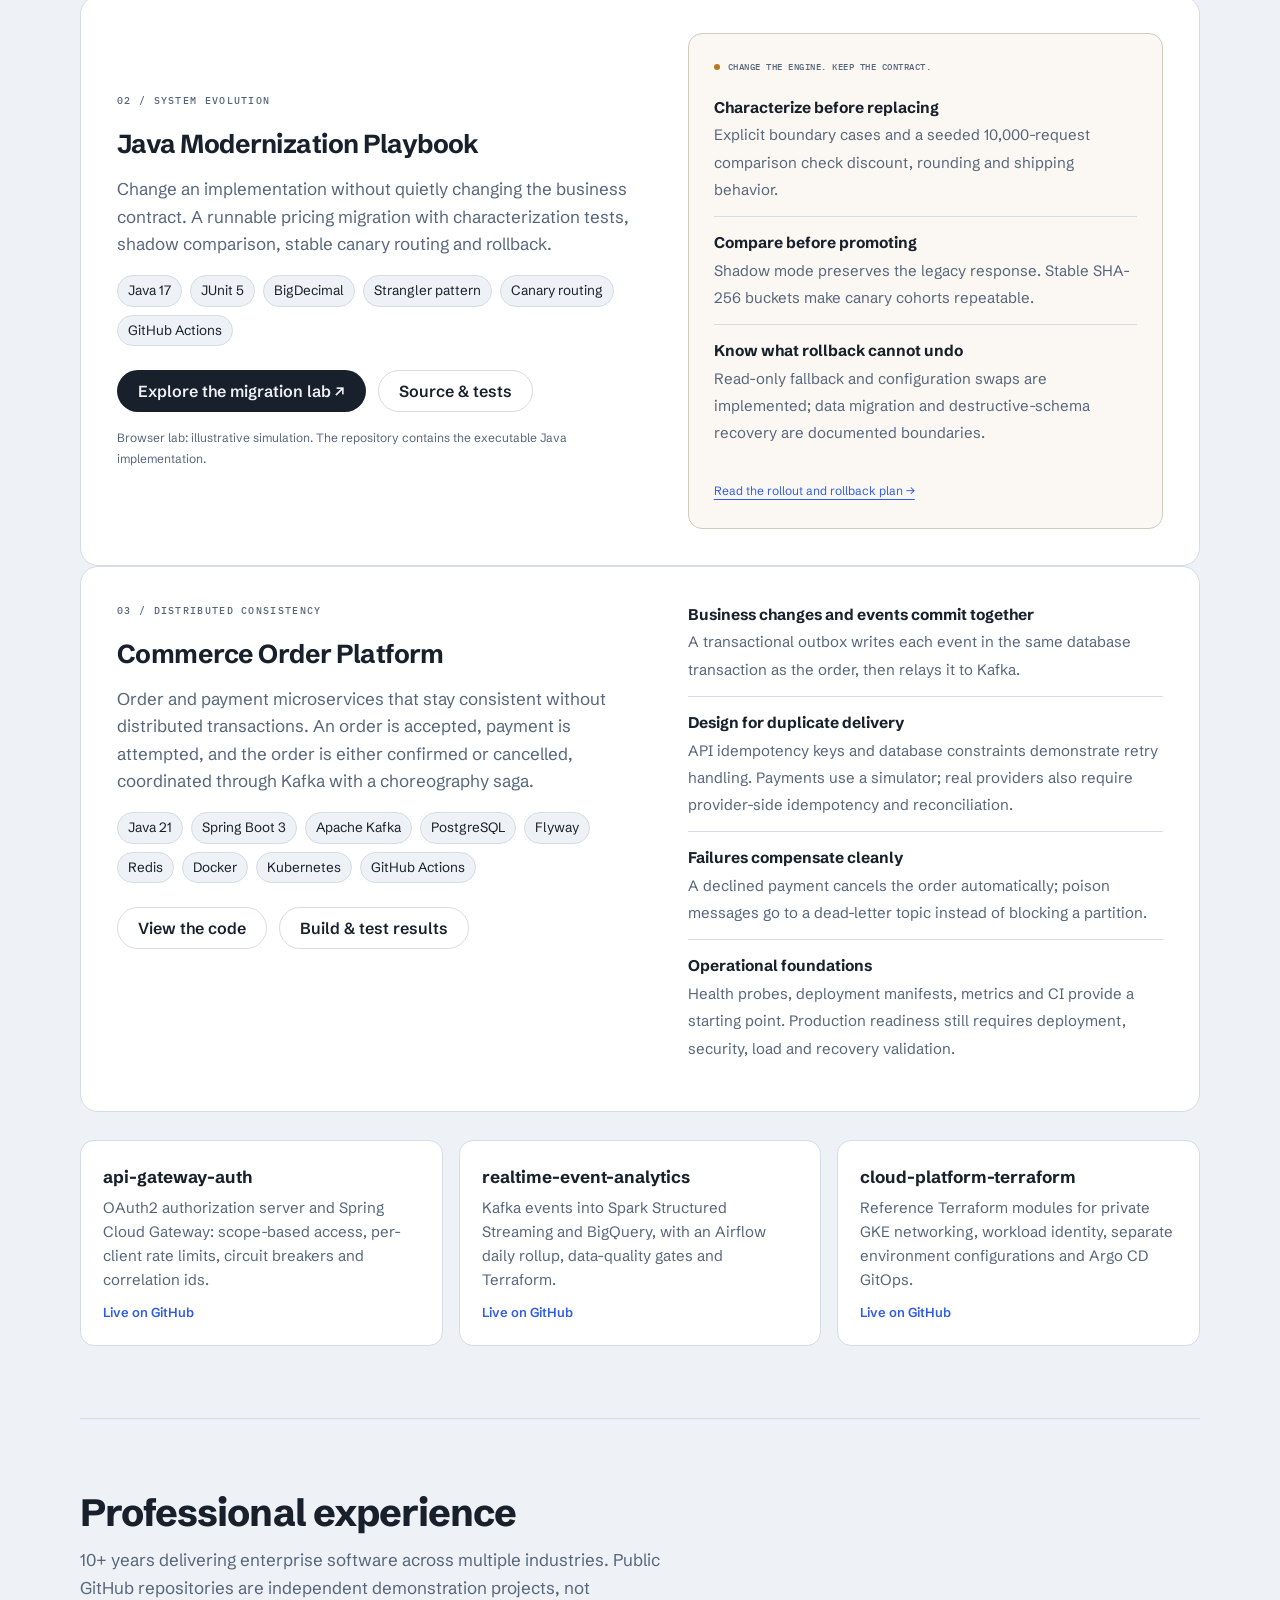
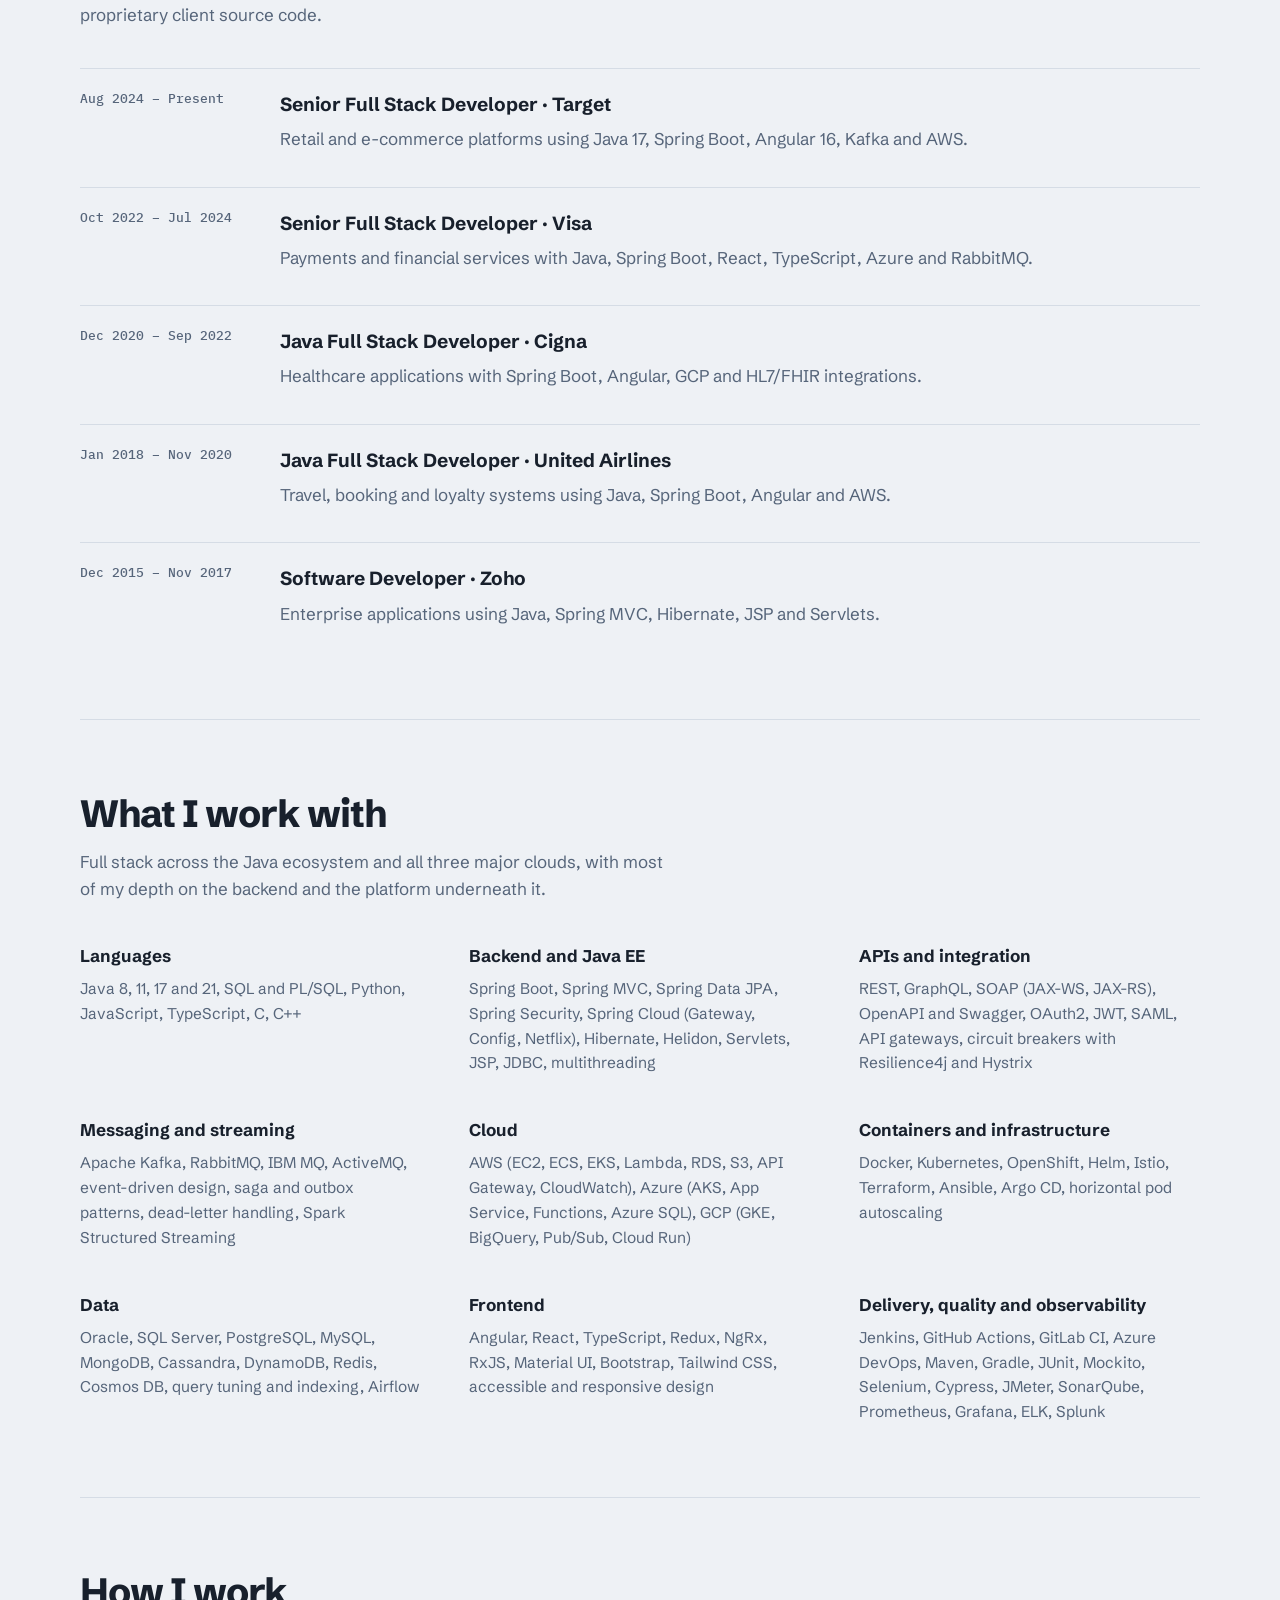
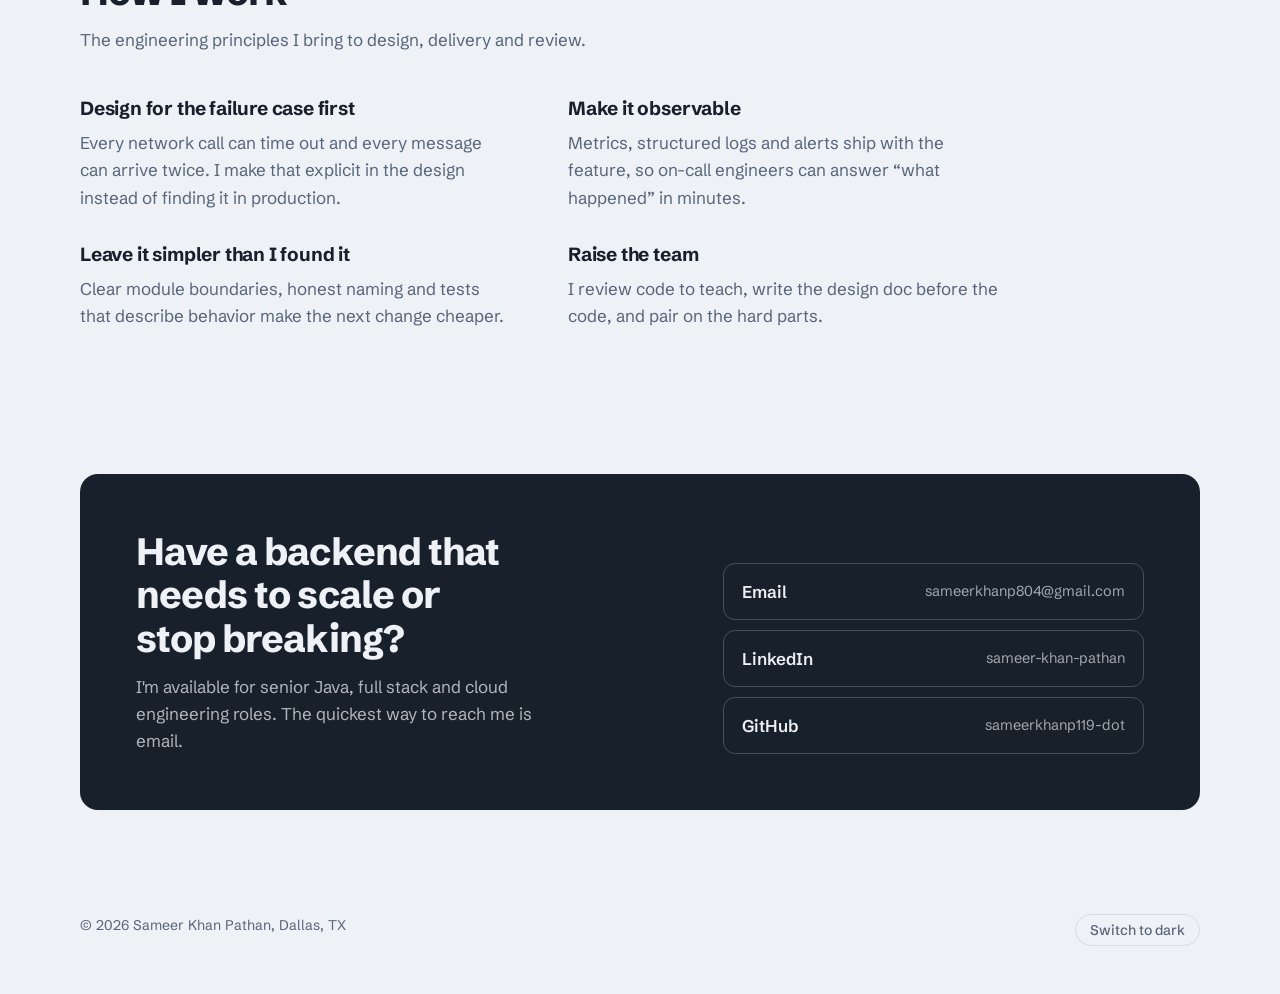
==== commit 17f542cb: "Feature six engineering projects and publish operations and migration demos" ====
--- a/index.html
+++ b/index.html
@@ -293,6 +293,18 @@
 .experience-item p { margin: 0; color: var(--steel); }
 .experience-date { font: 500 13px/1.6 var(--mono); color: var(--steel); }
 @media (max-width: 700px) { .experience-item { grid-template-columns: 1fr; gap: 5px; } }
+
+.project-kicker { font: 500 10px/1.6 var(--mono); letter-spacing: 1.3px; color: var(--steel); margin-bottom: 15px; }
+.featured-project { align-items: center; }
+.project-scope { font-size: 12px !important; line-height: 1.7; color: var(--steel); margin: 16px 0 0 !important; }
+.project-review { background: color-mix(in srgb, var(--ok) 5%, var(--surface)); border: 1px solid color-mix(in srgb, var(--ok) 18%, var(--line)); border-radius: 14px; padding: 25px; }
+.review-heading { display: flex; align-items: center; gap: 8px; font: 500 9px/1.7 var(--mono); color: var(--steel); letter-spacing: .5px; margin-bottom: 21px; }
+.review-dot { width: 6px; height: 6px; flex-shrink: 0; border-radius: 50%; background: var(--ok); }
+.project-review .decisions { margin: 0; }
+.review-link { display: inline-block; font-size: 12px; margin-top: 22px; text-underline-offset: 4px; }
+.migration-review { background: color-mix(in srgb, var(--wait) 5%, var(--surface)); border-color: color-mix(in srgb, var(--wait) 18%, var(--line)); }
+.migration-review .review-dot { background: var(--wait); }
+@media(max-width:600px) { .project-review { padding: 19px; } .review-heading { font-size: 8px; } }
 </style>
 </head>
 <body>
@@ -364,11 +376,58 @@
 
     <section id="work">
       <h2>Selected work</h2>
-      <p class="section-intro">Four independent reference projects exploring service consistency, API security, event analytics and cloud infrastructure. Each links to source code and automated checks.</p>
+      <p class="section-intro">Six independent engineering projects, with three featured below. Explore working interfaces, migration decisions and service consistency, then inspect the source and automated checks.</p>
+
+      <div class="project featured-project">
+        <div>
+          <div class="project-kicker">01 / FULL-STACK OPERATIONS</div>
+          <h3>Signal Desk</h3>
+          <p>A focused incident operations workbench. Find the signal in a busy queue, investigate an incident, advance its lifecycle and inspect the audit trail.</p>
+          <ul class="stack" aria-label="Technologies"><li>React 19</li><li>Java 17</li><li>Spring Boot</li><li>Spring Security</li><li>REST API</li><li>Vite</li></ul>
+          <div class="actions">
+            <a class="btn btn-primary" href="/demos/incident-operations/">Try the dashboard ↗</a>
+            <a class="btn btn-ghost" href="https://github.com/sameerkhanp119-dot/incident-operations-dashboard" target="_blank" rel="noopener">Source &amp; tests</a>
+          </div>
+          <p class="project-scope">Public demo: synthetic browser data. The repository includes a separate local Spring Boot API.</p>
+        </div>
+        <div class="project-review">
+          <div class="review-heading"><span class="review-dot"></span> DESIGN FOR THE PERSON ON CALL</div>
+          <ul class="decisions">
+            <li><b>Permissions with a clear boundary</b><span>Viewer and operator modes in the UI; server-side role checks and CSRF protection in the local API.</span></li>
+            <li><b>No silent stale updates</b><span>Expected-version checks reject conflicts. Successful state changes append an audit entry with the authenticated actor.</span></li>
+            <li><b>The states around the happy path</b><span>Search, combined filters, pagination, read-only access, empty results and failure feedback.</span></li>
+          </ul>
+          <a class="review-link" href="https://github.com/sameerkhanp119-dot/incident-operations-dashboard/blob/main/docs/architecture.md" target="_blank" rel="noopener">Read the architecture notes →</a>
+        </div>
+      </div>
+
+      <div class="project featured-project">
+        <div>
+          <div class="project-kicker">02 / SYSTEM EVOLUTION</div>
+          <h3>Java Modernization Playbook</h3>
+          <p>Change an implementation without quietly changing the business contract. A runnable pricing migration with characterization tests, shadow comparison, stable canary routing and rollback.</p>
+          <ul class="stack" aria-label="Technologies"><li>Java 17</li><li>JUnit 5</li><li>BigDecimal</li><li>Strangler pattern</li><li>Canary routing</li><li>GitHub Actions</li></ul>
+          <div class="actions">
+            <a class="btn btn-primary" href="/demos/modernization/">Explore the migration lab ↗</a>
+            <a class="btn btn-ghost" href="https://github.com/sameerkhanp119-dot/java-modernization-playbook" target="_blank" rel="noopener">Source &amp; tests</a>
+          </div>
+          <p class="project-scope">Browser lab: illustrative simulation. The repository contains the executable Java implementation.</p>
+        </div>
+        <div class="project-review migration-review">
+          <div class="review-heading"><span class="review-dot"></span> CHANGE THE ENGINE. KEEP THE CONTRACT.</div>
+          <ul class="decisions">
+            <li><b>Characterize before replacing</b><span>Explicit boundary cases and a seeded 10,000-request comparison check discount, rounding and shipping behavior.</span></li>
+            <li><b>Compare before promoting</b><span>Shadow mode preserves the legacy response. Stable SHA-256 buckets make canary cohorts repeatable.</span></li>
+            <li><b>Know what rollback cannot undo</b><span>Read-only fallback and configuration swaps are implemented; data migration and destructive-schema recovery are documented boundaries.</span></li>
+          </ul>
+          <a class="review-link" href="https://github.com/sameerkhanp119-dot/java-modernization-playbook/blob/main/docs/migration-plan.md" target="_blank" rel="noopener">Read the rollout and rollback plan →</a>
+        </div>
+      </div>
 
       <div class="project">
         <div>
-          <h3>commerce-order-platform</h3>
+          <div class="project-kicker">03 / DISTRIBUTED CONSISTENCY</div>
+          <h3>Commerce Order Platform</h3>
           <p>Order and payment microservices that stay consistent without distributed transactions. An order is accepted, payment is attempted, and the order is either confirmed or cancelled, coordinated through Kafka with a choreography saga.</p>
           <ul class="stack" aria-label="Technologies">
             <li>Java 21</li><li>Spring Boot 3</li><li>Apache Kafka</li><li>PostgreSQL</li><li>Flyway</li><li>Redis</li><li>Docker</li><li>Kubernetes</li><li>GitHub Actions</li>
@@ -574,3 +633,4 @@
 </script>
 </body>
 </html>
+
